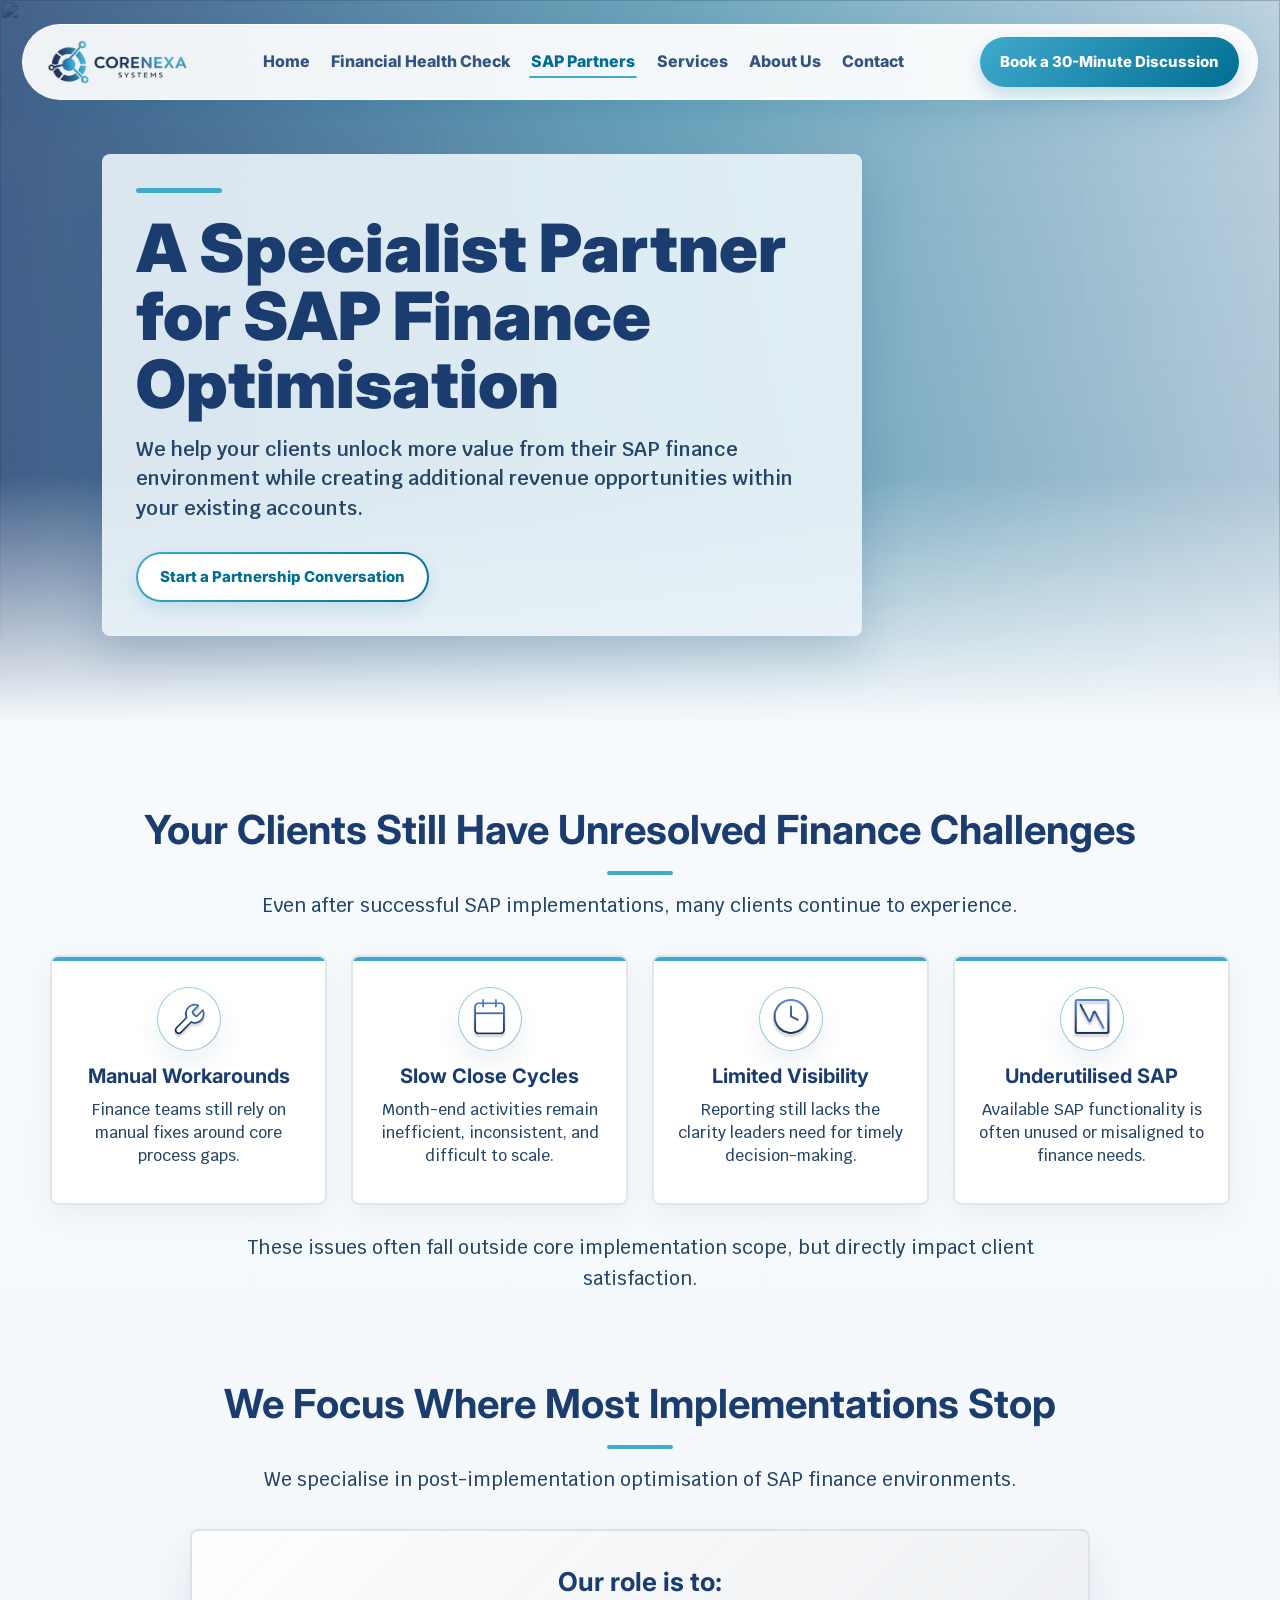
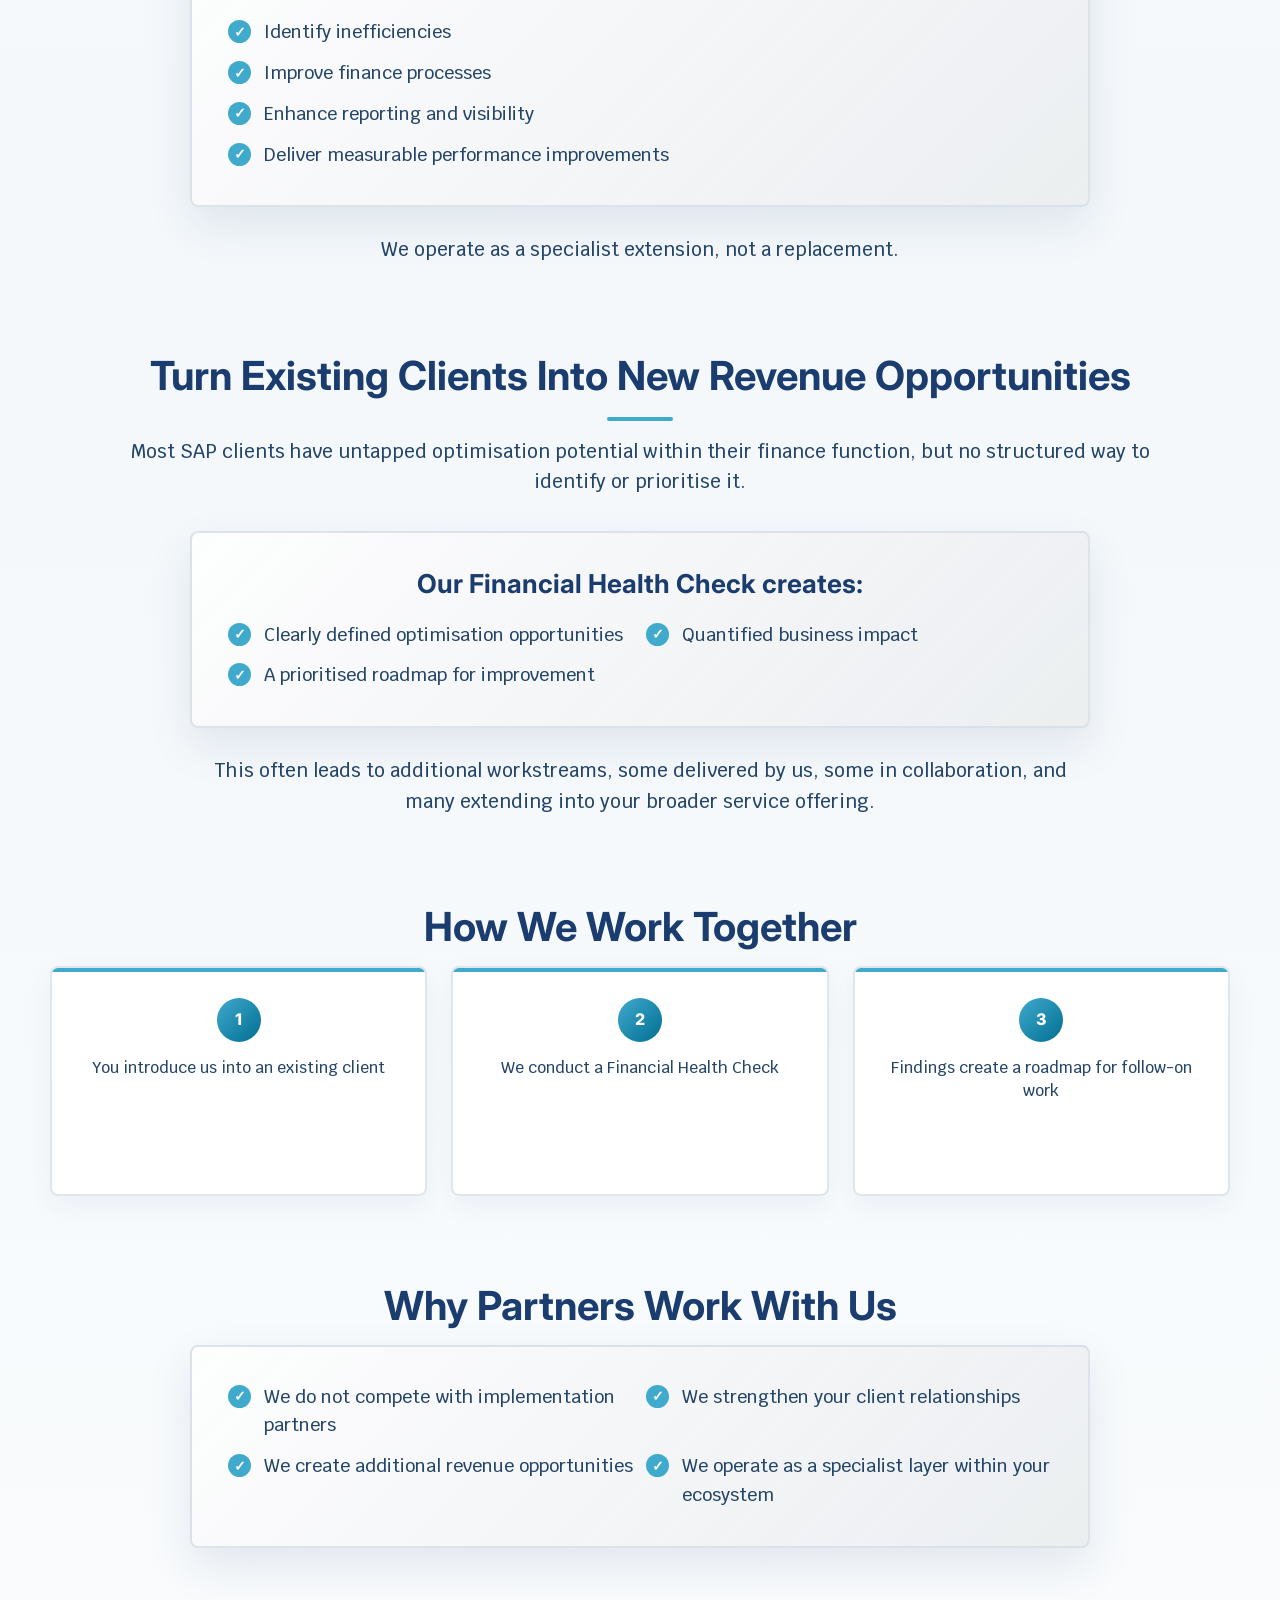
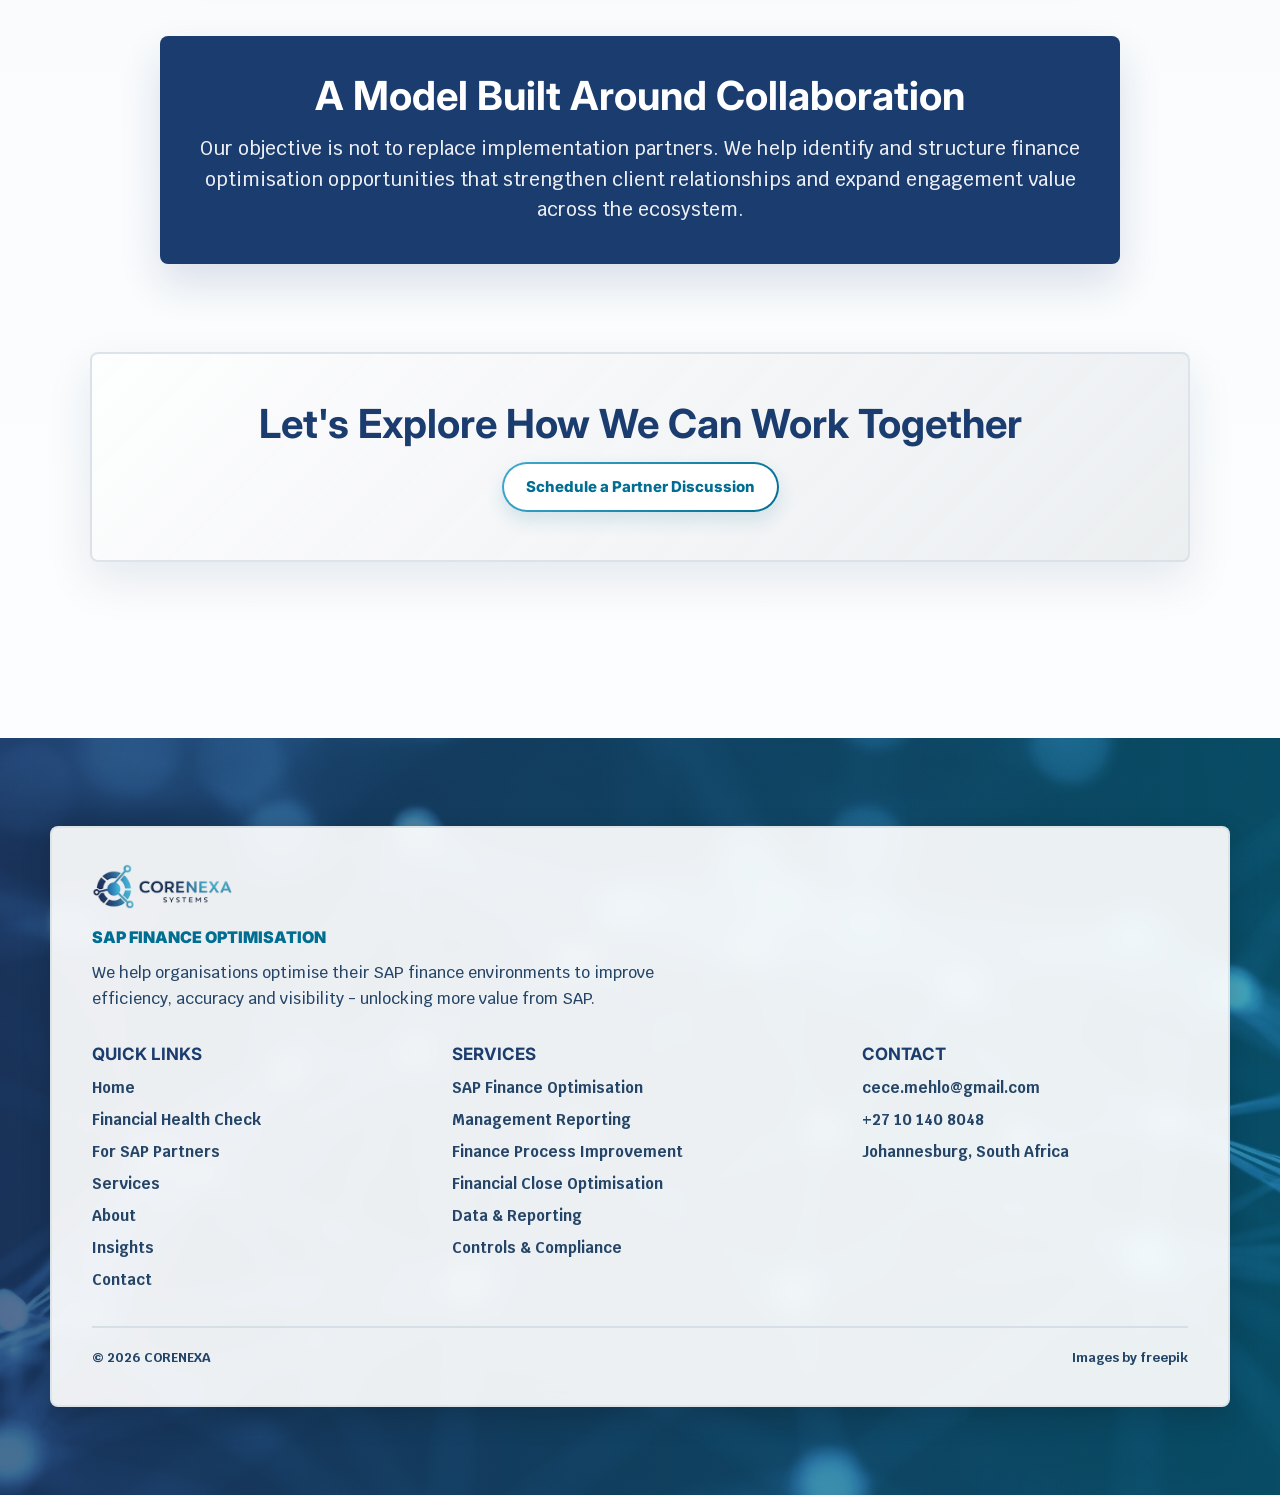
==== sap partners.html @ 90f0d819 "Add files via upload" ====
<!DOCTYPE html>
<html lang="en">
<head>
  <meta charset="UTF-8">
  <meta name="viewport" content="width=device-width, initial-scale=1.0">
  <title>SAP Partners | Corenexa Systems</title>
  <link rel="preconnect" href="https://fonts.googleapis.com">
  <link rel="preconnect" href="https://fonts.gstatic.com" crossorigin>
  <link href="https://fonts.googleapis.com/css2?family=Inter:wght@700;800;900&family=Krub:wght@400;500;600;700&display=swap" rel="stylesheet">
  <link rel="stylesheet" href="styles.css">
</head>
<body class="sap-partners-page">
  <header class="site-header">
    <nav class="navbar" aria-label="Main navigation">
      <a href="index.html" class="brand" aria-label="Corenexa Systems home">
        <img class="brand-logo" src="img/corenexa-logo.png" alt="Corenexa Systems logo">
      </a>

      <div class="nav-links">
        <a href="index.html">Home</a>
        <a href="financial health check.html">Financial Health Check</a>
        <a href="sap partners.html" aria-current="page">SAP Partners</a>
        <a href="services.html">Services</a>
        <a href="about.html">About Us</a>
        <a href="contact.html">Contact</a>
      </div>

      <a href="contact.html" class="nav-cta">Book a 30-Minute Discussion</a>
    </nav>
  </header>
  

  <section class="sap-partner-hero">
    <img class="page-hero-bg" src="img/hand-touching-digital-screen-with-data-visualization.jpg" alt="" aria-hidden="true">
    <div class="sap-partner-hero-copy">
      <h1>A Specialist Partner for SAP Finance Optimisation</h1>
      <p>We help your clients unlock more value from their SAP finance environment while creating additional revenue opportunities within your existing accounts.</p>
      <a href="contact.html" class="button">Start a Partnership Conversation</a>
    </div>
  </section>

  <main class="container sap-partner-container">
    <section class="sap-gap-section sap-partner-section">
      <div class="sap-section-copy">
        <h2>Your Clients Still Have Unresolved Finance Challenges</h2>
        <p>Even after successful SAP implementations, many clients continue to experience.</p>
      </div>

      <div class="sap-challenge-grid">
        <article class="sap-challenge-card">
          <div class="icon">
            <img src="img/tool-icon.png" alt="Tool icon" />
          </div>
          <h3>Manual Workarounds</h3>
          <p>Finance teams still rely on manual fixes around core process gaps.</p>
        </article>

        <article class="sap-challenge-card">
          <div class="icon">
            <img src="img/calender-icon.png" alt="Calendar icon" />
          </div>
          <h3>Slow Close Cycles</h3>
          <p>Month-end activities remain inefficient, inconsistent, and difficult to scale.</p>
        </article>

        <article class="sap-challenge-card">
          <div class="icon">
            <img src="img/clock-icon.png" alt="Clock icon" />
          </div>
          <h3>Limited Visibility</h3>
          <p>Reporting still lacks the clarity leaders need for timely decision-making.</p>
        </article>

        <article class="sap-challenge-card">
          <div class="icon">
            <img src="img/decrease-icon.png" alt="Decrease icon" />
          </div>
          <h3>Underutilised SAP</h3>
          <p>Available SAP functionality is often unused or misaligned to finance needs.</p>
        </article>
      </div>

      <p class="sap-section-note">These issues often fall outside core implementation scope, but directly impact client satisfaction.</p>
    </section>

    <section class="sap-fit-section sap-partner-section">
      <div class="sap-section-copy">
        <h2>We Focus Where Most Implementations Stop</h2>
        <p>We specialise in post-implementation optimisation of SAP finance environments.</p>
      </div>

      <div class="sap-fit-panel">
        <h3>Our role is to:</h3>
        <ul class="sap-check-list">
          <li>Identify inefficiencies</li>
          <li>Improve finance processes</li>
          <li>Enhance reporting and visibility</li>
          <li>Deliver measurable performance improvements</li>
        </ul>
      </div>

      <p class="sap-operate-note">We operate as a specialist extension, not a replacement.</p>
    </section>

    <section class="sap-commercial-section sap-partner-section">
      <div class="sap-commercial-copy">
        <h2>Turn Existing Clients Into New Revenue Opportunities</h2>
        <p>Most SAP clients have untapped optimisation potential within their finance function, but no structured way to identify or prioritise it.</p>
      </div>

      <div class="sap-commercial-panel">
        <h3>Our Financial Health Check creates:</h3>
        <ul class="sap-value-list">
          <li>Clearly defined optimisation opportunities</li>
          <li>Quantified business impact</li>
          <li>A prioritised roadmap for improvement</li>
        </ul>
      </div>

      <p class="sap-section-note">This often leads to additional workstreams, some delivered by us, some in collaboration, and many extending into your broader service offering.</p>
    </section>

    <section class="sap-model-section sap-partner-section">
      <h2>How We Work Together</h2>
      <div class="sap-model-grid">
        <article class="sap-model-step">
          <span>1</span>
          <p>You introduce us into an existing client</p>
        </article>

        <article class="sap-model-step">
          <span>2</span>
          <p>We conduct a Financial Health Check</p>
        </article>

        <article class="sap-model-step">
          <span>3</span>
          <p>Findings create a roadmap for follow-on work</p>
        </article>
      </div>
    </section>

    <section class="sap-reasons-section sap-partner-section">
      <h2>Why Partners Work With Us</h2>
      <ul class="sap-check-list sap-reasons-list">
        <li>We do not compete with implementation partners</li>
        <li>We strengthen your client relationships</li>
        <li>We create additional revenue opportunities</li>
        <li>We operate as a specialist layer within your ecosystem</li>
      </ul>
    </section>

    <section class="sap-trust-section sap-partner-section">
      <h2>A Model Built Around Collaboration</h2>
      <p>Our objective is not to replace implementation partners. We help identify and structure finance optimisation opportunities that strengthen client relationships and expand engagement value across the ecosystem.</p>
    </section>

    <section class="cta sap-final-cta">
      <h2>Let's Explore How We Can Work Together</h2>
      <a href="contact.html" class="button">Schedule a Partner Discussion</a>
    </section>
  </main>

<footer class="site-footer">
    <img class="footer-bg" src="img/abstract-technology-network (1).jpg" alt="" aria-hidden="true">
    <div class="footer-inner about-footer-inner">
      <div class="footer-brand-block">
        <a href="index.html" aria-label="Corenexa Systems home">
          <img class="footer-logo" src="img/corenexa-logo.png" alt="Corenexa Systems logo">
        </a>
        <p class="footer-tagline">SAP FINANCE OPTIMISATION</p>
        <p>We help organisations optimise their SAP finance environments to improve efficiency, accuracy and visibility - unlocking more value from SAP.</p>
      </div>

      <div class="about-footer-grid">
        <div>
          <h3>Quick Links</h3>
          <ul>
            <li><a href="index.html">Home</a></li>
            <li><a href="financial health check.html">Financial Health Check</a></li>
            <li><a href="sap partners.html">For SAP Partners</a></li>
            <li><a href="services.html">Services</a></li>
            <li><a href="about.html">About</a></li>
            <li>Insights</li>
            <li><a href="contact.html">Contact</a></li>
          </ul>
        </div>

        <div>
          <h3>Services</h3>
          <ul>
            <li>SAP Finance Optimisation</li>
            <li>Management Reporting</li>
            <li>Finance Process Improvement</li>
            <li>Financial Close Optimisation</li>
            <li>Data &amp; Reporting</li>
            <li>Controls &amp; Compliance</li>
          </ul>
        </div>

        <div>
          <h3>Contact</h3>
          <ul>
            <li><a href="mailto:cece.mehlo@gmail.com">cece.mehlo@gmail.com</a></li>
            <li><a href="tel:+27101408048">+27 10 140 8048</a></li>
            <li>Johannesburg, South Africa</li>
          </ul>
        </div>
      </div>

      <div class="footer-bottom">
        <span>&copy; 2026 CORENEXA</span>
        <span>Images by freepik</span>
      </div>
    </div>
  </footer>
  <script src="script.js" defer></script>
</body>
</html>
---- styles.css ----
/* =========================================================
   Corenexa Systems
   Shared layout, page sections, and responsive presentation.
========================================================= */

:root {
  --primary-blue: #1a3c6e;
  --deep-blue: #006e92;
  --accent-blue: #40aacd;
  --accent-blue-soft: rgba(64, 170, 205, 0.16);
  --ink: #1a3c6e;
  --text-main: #244568;
  --text-muted: #526b82;
  --white: #ffffff;
  --bg-light: #f4f8fb;
  --bg-panel: #e7eef4;
  --bg-panel-strong: #d6dee6;
  --border-soft: rgba(26, 60, 110, 0.14);
  --shadow-soft: 0 18px 45px rgba(26, 60, 110, 0.1);
  --shadow-card: 0 20px 42px rgba(26, 60, 110, 0.14);
  --gradient-blue: linear-gradient(135deg, #1a3c6e 0%, #006e92 48%, #40aacd 100%);
  --button-gradient: linear-gradient(135deg, #40aacd 0%, #006e92 100%);
  --button-gradient-hover: linear-gradient(135deg, #5bb8d9 0%, #004f6b 100%);
  --section-space: 88px;
  --section-space-sm: 48px;
  --grid-gap: 24px;
  --panel-radius: 8px;
  --card-radius: 8px;
}

* {
  box-sizing: border-box;
  margin: 0;
  padding: 0;
}

html {
  scroll-behavior: smooth;
}

body {
  min-width: 320px;
  overflow-x: hidden;
  background:
    radial-gradient(circle at 12% 6%, rgba(64, 170, 205, 0.11), transparent 28rem),
    linear-gradient(180deg, #f9fbfd 0%, var(--bg-light) 42%, #ffffff 100%);
  color: var(--text-main);
  font-family: "Krub", Arial, sans-serif;
  line-height: 1.6;
}

body::before {
  content: "";
  position: fixed;
  inset: 0;
  z-index: -3;
  pointer-events: none;
  background-image:
    linear-gradient(rgba(26, 60, 110, 0.032) 1px, transparent 1px),
    linear-gradient(90deg, rgba(26, 60, 110, 0.032) 1px, transparent 1px);
  background-size: 54px 54px;
  mask-image: linear-gradient(to bottom, rgba(0, 0, 0, 0.6), transparent 72%);
}

img,
svg,
iframe {
  max-width: 100%;
}

img {
  display: block;
}

a {
  color: inherit;
  text-decoration: none;
  transition: color 0.25s ease, opacity 0.25s ease, transform 0.25s ease, box-shadow 0.25s ease, background 0.25s ease;
}

button,
input,
select,
textarea {
  font: inherit;
}

h1,
h2,
h3,
h4,
h5,
h6,
.nav-links a,
.nav-cta,
.button,
.landing-button {
  font-family: "Inter", Arial, sans-serif;
}

h1,
h2,
h3 {
  color: var(--ink);
  line-height: 1.12;
}

p,
li {
  color: var(--text-main);
  font-weight: 500;
}

.container {
  width: min(100% - 48px, 1180px);
  margin-inline: auto;
  padding: var(--section-space) 0;
}

/* Header and navigation */
.site-header {
  position: absolute;
  top: 24px;
  left: 0;
  z-index: 1000;
  width: 100%;
  display: flex;
  justify-content: center;
  padding-inline: 22px;
  transition: top 0.28s ease;
}

.site-header.is-scrolled {
  position: fixed;
  top: 14px;
}

.navbar {
  position: relative;
  width: min(100%, 1400px);
  min-height: 76px;
  display: flex;
  align-items: center;
  justify-content: space-between;
  gap: 18px;
  padding: 12px 18px 12px 24px;
  border: 1px solid rgba(255, 255, 255, 0.82);
  border-radius: 999px;
  background: rgba(255, 255, 255, 0.92);
  box-shadow: 0 12px 36px rgba(0, 110, 146, 0.17);
  backdrop-filter: blur(14px);
  -webkit-backdrop-filter: blur(14px);
}

.site-header.is-scrolled .navbar {
  background: rgba(255, 255, 255, 0.98);
  box-shadow: 0 14px 38px rgba(0, 110, 146, 0.2);
}

.brand {
  flex: 0 0 auto;
}

.brand-logo {
  width: auto;
  max-width: 178px;
  height: 44px;
  object-fit: contain;
}

.nav-links {
  display: flex;
  align-items: center;
  justify-content: center;
  gap: clamp(10px, 1.35vw, 22px);
}

.nav-links a {
  position: relative;
  padding: 8px 2px;
  color: var(--ink);
  font-size: 16px;
  font-weight: 800;
  line-height: 1.2;
  white-space: nowrap;
  opacity: 0.88;
}

.nav-links a::after {
  content: "";
  position: absolute;
  left: 0;
  right: 0;
  bottom: 2px;
  height: 2px;
  border-radius: 999px;
  background: var(--accent-blue);
  opacity: 0;
  transform: scaleX(0.45);
  transition: opacity 0.25s ease, transform 0.25s ease;
}

.nav-links a:hover,
.nav-links a[aria-current="page"] {
  color: var(--deep-blue);
  opacity: 1;
}

.nav-links a:hover::after,
.nav-links a[aria-current="page"]::after {
  opacity: 1;
  transform: scaleX(1);
}

.nav-cta,
.button,
.landing-button {
  position: relative;
  min-height: 50px;
  display: inline-flex;
  align-items: center;
  justify-content: center;
  gap: 8px;
  border-radius: 999px;
  font-size: 15px;
  font-weight: 800;
  line-height: 1.2;
  letter-spacing: 0;
  cursor: pointer;
  overflow: hidden;
  isolation: isolate;
}

.nav-cta {
  flex: 0 0 auto;
  padding: 12px 20px;
  background: var(--button-gradient);
  color: var(--white);
  box-shadow: 0 8px 18px rgba(0, 110, 146, 0.22);
}

.nav-cta:hover {
  background: var(--button-gradient-hover);
  transform: translateY(-1px);
}

.button,
.landing-button {
  padding: 12px 22px;
  border: 2px solid transparent;
  background-image: linear-gradient(#ffffff, #ffffff), var(--button-gradient);
  background-origin: padding-box, border-box;
  background-clip: padding-box, border-box;
  color: var(--deep-blue);
  box-shadow: 0 8px 18px rgba(0, 110, 146, 0.14);
}

.button:hover,
.landing-button:hover {
  background-image: linear-gradient(#ffffff, #ffffff), var(--button-gradient-hover);
  box-shadow: 0 12px 24px rgba(0, 110, 146, 0.18);
  transform: translateY(-2px);
}

.button-secondary {
  background-image: linear-gradient(#f4f8fb, #f4f8fb), linear-gradient(135deg, rgba(26, 60, 110, 0.34), rgba(64, 170, 205, 0.5));
  color: var(--ink);
}

.button::after,
.landing-button::after,
.nav-cta::after {
  content: "";
  position: absolute;
  left: var(--ripple-x, 50%);
  top: var(--ripple-y, 50%);
  z-index: -1;
  width: 12px;
  height: 12px;
  border-radius: 50%;
  background: rgba(64, 170, 205, 0.24);
  opacity: 0;
  pointer-events: none;
  transform: translate(-50%, -50%) scale(1);
}

.button.is-pressing::after,
.landing-button.is-pressing::after,
.nav-cta.is-pressing::after {
  animation: button-ripple 0.55s ease-out;
}

.nav-toggle {
  display: none;
  width: 46px;
  height: 46px;
  flex: 0 0 auto;
  align-items: center;
  justify-content: center;
  flex-direction: column;
  gap: 5px;
  border: 0;
  border-radius: 50%;
  background: rgba(255, 255, 255, 0.94);
  box-shadow: 0 8px 22px rgba(0, 110, 146, 0.16);
  cursor: pointer;
}

.nav-toggle span {
  width: 20px;
  height: 2px;
  border-radius: 999px;
  background: var(--ink);
  transition: opacity 0.25s ease, transform 0.25s ease;
}

.nav-open .nav-toggle span:nth-child(1) {
  transform: translateY(7px) rotate(45deg);
}

.nav-open .nav-toggle span:nth-child(2) {
  opacity: 0;
}

.nav-open .nav-toggle span:nth-child(3) {
  transform: translateY(-7px) rotate(-45deg);
}

/* Reusable media and motion helpers */
.landing-bg,
.page-hero-bg,
.footer-bg {
  position: absolute;
  inset: 0;
  z-index: -2;
  width: 100%;
  height: 100%;
  object-fit: cover;
}

.large-icon,
.icon,
.service-icon,
.about-card-icon {
  display: inline-flex;
  align-items: center;
  justify-content: center;
  flex-shrink: 0;
  background:
    linear-gradient(#ffffff, #ffffff) padding-box,
    linear-gradient(135deg, rgba(64, 170, 205, 0.55), rgba(0, 110, 146, 0.42)) border-box;
  border: 1px solid transparent;
  box-shadow: 0 12px 24px rgba(26, 60, 110, 0.08);
}

.large-icon {
  width: 78px;
  height: 78px;
  padding: 13px;
  border-radius: 50%;
}

.icon,
.service-icon,
.about-card-icon {
  width: 64px;
  height: 64px;
  margin: 0 auto 14px;
  border-radius: 50%;
  padding: 11px;
}

.large-icon img,
.icon img,
.service-icon img,
.about-card-icon img {
  width: 100%;
  height: 100%;
  object-fit: contain;
}

.reveal-on-scroll {
  opacity: 0;
  transform: translateY(28px);
  transition: opacity 0.7s ease, transform 0.7s cubic-bezier(0.22, 1, 0.36, 1), box-shadow 0.25s ease;
  transition-delay: var(--reveal-delay, 0ms);
}

.reveal-on-scroll.is-visible,
.is-visible {
  opacity: 1;
  transform: translateY(0);
}

.site-toast {
  position: fixed;
  right: 22px;
  bottom: 22px;
  z-index: 2000;
  max-width: min(360px, calc(100vw - 44px));
  padding: 16px 18px;
  border-radius: var(--card-radius);
  background: var(--ink);
  color: var(--white);
  font-weight: 700;
  box-shadow: 0 18px 38px rgba(0, 110, 146, 0.24);
  opacity: 0;
  pointer-events: none;
  transform: translateY(18px);
  transition: opacity 0.25s ease, transform 0.25s ease;
}

.site-toast.is-visible {
  opacity: 1;
  transform: translateY(0);
}

@keyframes button-ripple {
  0% {
    opacity: 0.7;
    transform: translate(-50%, -50%) scale(1);
  }

  100% {
    opacity: 0;
    transform: translate(-50%, -50%) scale(28);
  }
}

/* Hero sections */
.landing,
.sap-partner-hero,
.services-hero,
.about-hero {
  position: relative;
  min-height: 720px;
  display: flex;
  align-items: center;
  padding: 150px 8% 80px;
  overflow: hidden;
  isolation: isolate;
}

.home-page .landing {
  height: 100vh;
  min-height: 680px;
}

.home-page .landing::before,
.sap-partner-hero::before,
.services-hero::before,
.about-hero::before {
  content: "";
  position: absolute;
  inset: 0;
  z-index: -1;
  background:
    linear-gradient(90deg, rgba(26, 60, 110, 0.76), rgba(0, 110, 146, 0.48) 52%, rgba(64, 170, 205, 0.14)),
    linear-gradient(180deg, rgba(26, 60, 110, 0.18), rgba(26, 60, 110, 0.28));
}

.landing::after,
.sap-partner-hero::after,
.services-hero::after,
.about-hero::after {
  content: "";
  position: absolute;
  inset: auto 0 0;
  z-index: -1;
  height: 34%;
  background: linear-gradient(to bottom, transparent, rgba(247, 250, 252, 0.98));
}

.sap-partner-hero {
  justify-content: flex-start;
}

.services-hero,
.about-hero {
  justify-content: flex-end;
}

.landing-content,
.sap-partner-hero-copy,
.services-hero-copy,
.about-hero-copy {
  position: relative;
  min-width: 0;
  width: 100%;
  max-width: 760px;
  flex: 0 1 760px;
  padding: 34px;
  border-radius: var(--panel-radius);
  background: rgba(236, 244, 250, 0.9);
  box-shadow: 0 18px 45px rgba(26, 60, 110, 0.18);
  backdrop-filter: blur(10px);
  -webkit-backdrop-filter: blur(10px);
}

.landing-content::before,
.sap-partner-hero-copy::before,
.services-hero-copy::before,
.about-hero-copy::before {
  content: "";
  display: block;
  width: 86px;
  height: 5px;
  margin-bottom: 22px;
  border-radius: 999px;
  background: var(--accent-blue);
}

.landing-content h1,
.sap-partner-hero h1,
.services-hero h1,
.about-hero h1 {
  max-width: 760px;
  margin-bottom: 16px;
  color: var(--ink);
  font-size: clamp(42px, 5.2vw, 72px);
  font-weight: 900;
  line-height: 1.02;
  overflow-wrap: anywhere;
}

.landing-content p,
.sap-partner-hero p,
.services-hero p,
.about-hero p {
  max-width: 680px;
  margin-bottom: 28px;
  color: var(--text-main);
  font-size: clamp(18px, 1.55vw, 23px);
  font-weight: 600;
  line-height: 1.5;
}

.financial-page .financial-landing {
  min-height: 100vh;
  height: auto;
  flex-direction: column;
  justify-content: flex-start;
  gap: 28px;
  padding: 160px 6% 80px;
  background:
    radial-gradient(circle at 72% 42%, rgba(64, 170, 205, 0.18), transparent 26rem),
    linear-gradient(180deg, #ffffff 0%, var(--bg-light) 100%);
}

.financial-page .financial-landing::before,
.financial-page .financial-landing::after {
  display: none;
}

.financial-page .landing-content {
  width: min(100%, 980px);
  padding: 0;
  background: transparent;
  box-shadow: none;
  text-align: center;
  backdrop-filter: none;
}

.financial-page .landing-content::before {
  margin-inline: auto;
}

.financial-page .landing-content h1 {
  background: var(--gradient-blue);
  -webkit-background-clip: text;
  background-clip: text;
  color: transparent;
  font-size: clamp(40px, 5vw, 66px);
  line-height: 1.04;
}

.financial-page .landing-content p {
  max-width: 820px;
  margin: 0 auto;
  color: var(--primary-blue);
  font-size: 23px;
}

.landing-actions {
  display: flex;
  flex-wrap: wrap;
  justify-content: center;
  gap: 14px;
  margin-top: 30px;
}

.financial-hero-visual {
  width: min(100%, 1060px);
  display: flex;
  justify-content: center;
  padding: clamp(16px, 3vw, 30px);
  border: 2px solid rgba(214, 222, 230, 0.8);
  border-radius: var(--panel-radius);
  background: rgba(255, 255, 255, 0.92);
  box-shadow: var(--shadow-card);
  backdrop-filter: blur(12px);
}

.dashboard-img {
  width: 100%;
  height: auto;
}

/* Shared section patterns */
.hero,
.expectations,
.expertise,
.services-section-copy,
.services-partner-copy,
.about-section-copy,
.sap-section-copy,
.sap-commercial-copy {
  max-width: 1040px;
  margin-inline: auto;
  text-align: center;
}

.hero,
.expectations,
.expertise,
.diagnostic,
.partner,
.cta,
.financial-section,
.sap-partner-section,
.services-container > section,
.about-container > section {
  margin-bottom: var(--section-space);
}

.hero h1,
.expectations h2,
.expertise h2,
.cta h2,
.sap-section-copy h2,
.sap-commercial-copy h2,
.sap-model-section h2,
.sap-reasons-section h2,
.services-section-copy h1,
.services-section-copy h2,
.services-partner-copy h2,
.services-ready-card h2,
.about-section-copy h2,
.location-info h2,
.contact-page .contact-hero h1 {
  margin-bottom: 16px;
  color: var(--ink);
  font-size: clamp(32px, 4vw, 40px);
}

.hero h1::after,
.expectations h2::after,
.expertise h2::after,
.sap-section-copy h2::after,
.sap-commercial-copy h2::after,
.services-section-copy h1::after,
.services-section-copy h2::after,
.about-section-copy h2::after,
.contact-page .contact-hero h1::after {
  content: "";
  display: block;
  width: 66px;
  height: 4px;
  margin: 18px auto 0;
  border-radius: 999px;
  background: var(--accent-blue);
}

.hero p,
.expertise p,
.sap-section-copy p,
.sap-commercial-copy p,
.sap-section-note,
.sap-operate-note,
.sap-trust-section p,
.services-section-copy p,
.services-partner-copy p,
.services-ready-card p,
.service-detail-intro,
.service-outcome,
.about-section-copy p,
.about-bottom-cta p {
  color: var(--text-main);
  font-size: 19px;
}

.hero p,
.expertise p {
  max-width: 980px;
  margin: 0 auto 10px;
}

.cards,
.sap-challenge-grid,
.services-grid,
.about-feature-grid,
.about-expertise-grid,
.about-steps-grid,
.sap-model-grid,
.services-flow-grid,
.metrics {
  display: grid;
  gap: var(--grid-gap);
}

.cards,
.sap-challenge-grid,
.about-feature-grid,
.metrics {
  grid-template-columns: repeat(4, minmax(0, 1fr));
}

.services-grid,
.about-expertise-grid {
  grid-template-columns: repeat(auto-fit, minmax(200px, 1fr));
}

.about-steps-grid,
.sap-model-grid,
.services-flow-grid {
  grid-template-columns: repeat(3, minmax(0, 1fr));
}

.card,
.sap-challenge-card,
.service-card,
.about-feature-card,
.about-step-card,
.about-expertise-card,
.services-flow-step,
.sap-model-step {
  position: relative;
  min-height: 230px;
  display: flex;
  flex-direction: column;
  align-items: center;
  justify-content: flex-start;
  overflow: hidden;
  padding: 30px 22px;
  border: 2px solid rgba(214, 222, 230, 0.76);
  border-radius: var(--card-radius);
  background: var(--white);
  text-align: center;
  box-shadow: 0 10px 28px rgba(26, 60, 110, 0.055);
  transition: transform 0.25s ease, box-shadow 0.25s ease;
}

.card::before,
.sap-challenge-card::before,
.service-card::before,
.about-feature-card::before,
.about-step-card::before,
.about-expertise-card::before,
.services-flow-step::before,
.sap-model-step::before {
  content: "";
  position: absolute;
  inset: 0 0 auto;
  height: 4px;
  background: var(--accent-blue);
}

.card::after,
.sap-challenge-card::after,
.service-card::after,
.about-feature-card::after,
.about-step-card::after,
.about-expertise-card::after,
.services-flow-step::after,
.sap-model-step::after {
  content: "";
  position: absolute;
  inset: 0;
  opacity: 0;
  pointer-events: none;
  background: radial-gradient(circle at var(--mouse-x, 50%) var(--mouse-y, 0%), rgba(64, 170, 205, 0.16), transparent 34%);
  transition: opacity 0.25s ease;
}

.card:hover,
.sap-challenge-card:hover,
.service-card:hover,
.about-feature-card:hover,
.about-step-card:hover,
.about-expertise-card:hover {
  box-shadow: var(--shadow-card);
  transform: translateY(-6px);
}

.card.is-lit::after,
.sap-challenge-card.is-lit::after,
.service-card.is-lit::after,
.about-feature-card.is-lit::after,
.about-step-card.is-lit::after,
.about-expertise-card.is-lit::after,
.services-flow-step.is-lit::after,
.sap-model-step.is-lit::after {
  opacity: 1;
}

.card > *,
.sap-challenge-card > *,
.service-card > *,
.about-feature-card > *,
.about-step-card > *,
.about-expertise-card > *,
.services-flow-step > *,
.sap-model-step > * {
  position: relative;
  z-index: 1;
}

.card h3,
.sap-challenge-card h3,
.service-card h3,
.about-feature-card h3,
.about-step-card h3,
.about-expertise-card h3,
.services-flow-step h3 {
  margin-bottom: 10px;
  color: var(--ink);
  font-size: 20px;
}

.card p,
.sap-challenge-card p,
.service-card p,
.about-feature-card p,
.about-step-card p,
.about-expertise-card p,
.services-flow-step p,
.sap-model-step p {
  color: var(--text-main);
  font-size: 16px;
  line-height: 1.45;
}

.diagnostic,
.partner,
.cta,
.about-intro-section,
.about-value-section,
.about-collaboration-section,
.services-partner-copy,
.services-ready-card,
.sap-fit-panel,
.sap-commercial-panel,
.sap-reasons-list,
.about-audience-list,
.services-audience-card,
.investment-section,
.location-card {
  position: relative;
  border: 2px solid rgba(214, 222, 230, 0.8);
  border-radius: var(--panel-radius);
  background:
    linear-gradient(135deg, rgba(255, 255, 255, 0.92), rgba(236, 238, 240, 0.86)),
    var(--bg-panel);
  box-shadow: var(--shadow-soft);
}

.diagnostic,
.partner {
  overflow: hidden;
}

.diagnostic::before,
.partner::before,
.investment-section::before,
.services-partner-copy::before,
.services-ready-card::before {
  content: "";
  position: absolute;
  inset: 0 auto 0 0;
  width: 5px;
  background: var(--accent-blue);
}

.diagnostic {
  display: grid;
  grid-template-columns: minmax(0, 1fr) minmax(320px, 0.9fr);
  gap: 40px;
  align-items: center;
  padding: 44px;
}

.diagnostic-copy h2,
.partner h2 {
  margin-bottom: 18px;
  font-size: clamp(30px, 4vw, 38px);
}

.diagnostic-copy p,
.partner p {
  margin-bottom: 30px;
  color: var(--text-main);
  font-size: 19px;
}

.diagnostic-card {
  display: flex;
  align-items: flex-start;
  gap: 24px;
  padding: 32px;
  border: 2px solid rgba(214, 222, 230, 0.6);
  border-radius: var(--card-radius);
  background: rgba(255, 255, 255, 0.92);
  box-shadow: inset 0 1px 0 rgba(255, 255, 255, 0.8);
}

.diagnostic-card h2 {
  margin-bottom: 18px;
  font-size: 28px;
}

.diagnostic-card p {
  margin-bottom: 18px;
  color: var(--text-main);
  font-size: 20px;
}

.diagnostic-card a,
.services-ready-card a {
  color: var(--deep-blue);
  font-family: "Inter", Arial, sans-serif;
  font-weight: 800;
}

.partner {
  display: flex;
  align-items: flex-start;
  gap: 34px;
  padding: 44px;
}

.cta {
  max-width: 1100px;
  margin-inline: auto;
  padding: 48px;
  text-align: center;
}

/* Metrics and lists */
.expectations > p:first-of-type {
  margin-bottom: 30px;
  color: var(--primary-blue);
  font-family: "Inter", Arial, sans-serif;
  font-size: 25px;
  font-weight: 700;
}

.metrics {
  margin-top: 32px;
}

.metric {
  min-height: 160px;
  padding: 26px 24px;
  border: 2px solid var(--bg-panel-strong);
  border-radius: var(--card-radius);
  background: var(--white);
  box-shadow: 0 10px 26px rgba(26, 60, 110, 0.055);
  text-align: center;
}

.metric strong {
  display: block;
  margin-bottom: 12px;
  color: var(--accent-blue);
  font-family: "Inter", Arial, sans-serif;
  font-size: clamp(28px, 3vw, 36px);
  line-height: 1.08;
}

.metric p {
  color: var(--text-main);
  font-size: 16px;
  line-height: 1.35;
}

.check-list,
.investment-list,
.sap-value-list,
.sap-check-list,
.services-check-list,
.about-check-list {
  display: grid;
  gap: 12px;
  list-style: none;
}

.check-list li,
.investment-list li,
.sap-value-list li,
.sap-check-list li,
.services-check-list li,
.about-check-list li {
  position: relative;
  padding-left: 36px;
  color: var(--text-main);
  font-size: 18px;
}

.check-list li::before,
.investment-list li::before,
.sap-value-list li::before,
.sap-check-list li::before,
.services-check-list li::before,
.about-check-list li::before {
  content: "\2713";
  position: absolute;
  left: 0;
  top: 2px;
  width: 23px;
  height: 23px;
  display: inline-flex;
  align-items: center;
  justify-content: center;
  border-radius: 50%;
  background: var(--accent-blue);
  color: var(--white);
  font-size: 14px;
  font-weight: 800;
  line-height: 1;
}

/* Financial Health Check */
.financial-page .financial-container {
  padding-top: 40px;
}

.financial-page .expectations > p:first-of-type {
  max-width: 930px;
  margin: 0 auto 18px;
  color: var(--text-main);
  font-family: "Krub", Arial, sans-serif;
  font-size: 19px;
  font-weight: 500;
}

.financial-page .expectations > p:last-of-type {
  max-width: 930px;
  margin: 0 auto 28px;
  font-size: 19px;
}

.financial-supporting-visual {
  display: flex;
  align-items: stretch;
  justify-content: center;
  gap: 24px;
  margin-top: 20px;
}

.pie-chart-img,
.progress-score-img,
.investment-panel-image {
  filter: drop-shadow(0 18px 28px rgba(26, 60, 110, 0.12));
}

.pie-chart-img {
  width: min(54%, 600px);
}

.progress-score-img {
  width: min(36%, 300px);
  margin-top: 40px;
}

.financial-page .diagnostic-card {
  display: block;
}

.financial-page .metric strong {
  font-size: clamp(21px, 2.2vw, 28px);
}

.financial-check-grid {
  display: grid;
  grid-template-columns: repeat(2, minmax(0, 1fr));
  gap: 24px;
  max-width: 900px;
  margin: 34px auto 24px;
  padding: 36px;
  border: 2px solid rgba(214, 222, 230, 0.8);
  border-radius: var(--panel-radius);
  background: rgba(255, 255, 255, 0.92);
  box-shadow: var(--shadow-soft);
  text-align: left;
}

.financial-section-note {
  max-width: 840px;
  margin: 0 auto;
  color: var(--text-main);
  font-size: 19px;
  font-weight: 700;
  text-align: center;
}

.financial-section > .hero {
  margin-bottom: 34px;
}

.outcomes-list {
  grid-template-columns: repeat(2, minmax(0, 1fr));
  max-width: 760px;
  margin: 0 auto;
}

.outcomes-list li {
  min-height: 78px;
  padding: 18px 20px 18px 56px;
  border: 2px solid var(--bg-panel-strong);
  border-radius: var(--card-radius);
  background: var(--white);
  box-shadow: var(--shadow-soft);
  text-align: left;
}

.outcomes-list li::before {
  left: 20px;
  top: 22px;
}

.outcome-metrics {
  display: grid;
  grid-template-columns: repeat(4, minmax(0, 1fr));
  gap: 18px;
  margin-top: 30px;
}

.outcome-metrics div {
  min-height: 150px;
  padding: 24px 18px;
  border: 2px solid var(--bg-panel-strong);
  border-radius: var(--card-radius);
  background: var(--white);
  box-shadow: var(--shadow-soft);
}

.outcome-metrics strong,
.outcome-metrics span {
  display: block;
}

.outcome-metrics strong {
  margin-bottom: 10px;
  color: var(--accent-blue);
  font-family: "Inter", Arial, sans-serif;
  font-size: clamp(22px, 2.4vw, 30px);
  line-height: 1.12;
}

.outcome-metrics span {
  color: var(--text-main);
  font-size: 16px;
  font-weight: 700;
  line-height: 1.4;
}

.financial-audience-section {
  text-align: center;
}

.investment-section {
  display: grid;
  grid-template-columns: minmax(0, 1fr) minmax(320px, 0.95fr);
  gap: 32px;
  align-items: center;
  padding: 44px;
}

.investment-section h2 {
  margin-bottom: 16px;
  font-size: clamp(32px, 4vw, 40px);
}

.investment-section h3 {
  margin-bottom: 18px;
  color: var(--primary-blue);
  font-size: 28px;
}

.investment-section p {
  margin-bottom: 20px;
  color: var(--text-main);
  font-size: 18px;
}

.investment-card-grid {
  display: grid;
  gap: 14px;
  margin: 24px 0;
}

.investment-card {
  display: grid;
  gap: 6px;
  padding: 20px;
  border: 2px solid rgba(214, 222, 230, 0.76);
  border-radius: var(--card-radius);
  background: var(--white);
  box-shadow: 0 10px 26px rgba(26, 60, 110, 0.055);
}

.investment-card strong {
  color: var(--ink);
  font-family: "Inter", Arial, sans-serif;
  font-size: 19px;
}

.investment-card span {
  color: var(--deep-blue);
  font-size: 20px;
  font-weight: 800;
}

.investment-note {
  color: var(--ink) !important;
  font-family: "Inter", Arial, sans-serif;
  font-weight: 800;
}

.investment-list li {
  font-size: 19px;
}

.investment-panel-image {
  width: min(100%, 560px);
  justify-self: center;
}

.financial-page .financial-bottom-cta {
  margin-bottom: 0;
}

.financial-trust-section {
  max-width: 960px;
  margin-inline: auto;
  padding: 42px;
  border: 2px solid rgba(214, 222, 230, 0.8);
  border-radius: var(--panel-radius);
  background: var(--white);
  box-shadow: var(--shadow-soft);
  text-align: center;
}

.financial-trust-section h2 {
  margin-bottom: 16px;
  font-size: clamp(30px, 4vw, 40px);
}

.financial-trust-section p,
.financial-bottom-cta p {
  max-width: 820px;
  margin: 0 auto 18px;
  color: var(--text-main);
  font-size: 19px;
}

/* SAP Partners */
.sap-partner-section {
  text-align: center;
}

.sap-section-copy,
.sap-commercial-copy {
  margin-bottom: 34px;
}

.sap-challenge-card {
  min-height: 250px;
}

.sap-fit-panel,
.sap-commercial-panel,
.sap-reasons-list,
.about-audience-list,
.services-audience-card {
  max-width: 900px;
  margin-inline: auto;
  padding: 36px;
  text-align: left;
}

.sap-fit-panel h3,
.sap-commercial-panel h3,
.services-audience-card h3 {
  margin-bottom: 22px;
  color: var(--primary-blue);
  font-size: 26px;
  text-align: center;
}

.sap-value-list,
.sap-reasons-list,
.about-audience-list,
.services-audience-list {
  grid-template-columns: repeat(2, minmax(0, 1fr));
}

.sap-operate-note,
.sap-section-note {
  max-width: 900px;
  margin: 28px auto 0;
}

.sap-model-step span,
.services-flow-step span,
.about-step-card span {
  width: 44px;
  height: 44px;
  display: inline-flex;
  align-items: center;
  justify-content: center;
  margin-bottom: 14px;
  border-radius: 50%;
  background: var(--button-gradient);
  color: var(--white);
  font-family: "Inter", Arial, sans-serif;
  font-weight: 800;
}

.sap-trust-section {
  max-width: 960px;
  margin-inline: auto;
  padding: 38px;
  border: 0;
  border-radius: var(--panel-radius);
  background: var(--ink);
  box-shadow: var(--shadow-card);
}

.sap-trust-section h2 {
  margin-bottom: 16px;
  color: var(--white);
  font-size: clamp(30px, 4vw, 40px);
}

.sap-trust-section p {
  color: rgba(255, 255, 255, 0.92);
}

/* Services */
.services-section-copy,
.services-partner-copy {
  margin-bottom: 34px;
}

.service-card {
  min-height: 270px;
}

.services-detail-section {
  display: grid;
  gap: 30px;
}

.service-detail-block {
  display: grid;
  grid-template-columns: minmax(0, 0.9fr) minmax(320px, 1.1fr);
  gap: 24px;
  align-items: start;
  padding: 32px;
  border: 2px solid var(--bg-panel-strong);
  border-radius: var(--panel-radius);
  background: rgba(255, 255, 255, 0.92);
  box-shadow: 0 12px 30px rgba(26, 60, 110, 0.055);
}

.service-detail-block h3 {
  grid-column: 1 / -1;
  color: var(--ink);
  font-size: 30px;
}

.service-detail-card {
  padding: 28px;
  border: 2px solid rgba(214, 222, 230, 0.6);
  border-radius: var(--card-radius);
  background: rgba(255, 255, 255, 0.92);
}

.service-detail-card h4 {
  margin-bottom: 16px;
  color: var(--primary-blue);
  font-family: "Inter", Arial, sans-serif;
  font-size: 20px;
}

.services-audience-card {
  background:
    linear-gradient(135deg, rgba(255, 255, 255, 0.92), rgba(236, 238, 240, 0.86)),
    var(--bg-panel);
}

.services-partner-section {
  display: grid;
  grid-template-columns: minmax(0, 1.1fr) minmax(320px, 0.9fr);
  gap: 30px;
  align-items: stretch;
}

.services-partner-copy,
.services-ready-card {
  margin: 0;
  padding: 40px;
  text-align: left;
}

.services-ready-card a {
  display: inline-flex;
  margin-top: 18px;
}

/* About */
.about-section-copy {
  margin-bottom: 32px;
}

.about-intro-section,
.about-value-section,
.about-collaboration-section {
  padding: 44px;
}

.about-leadership-section {
  text-align: center;
}

.about-leadership-grid {
  display: grid;
  grid-template-columns: repeat(2, minmax(0, 1fr));
  gap: 24px;
}

.about-leadership-card {
  position: relative;
  padding: 34px;
  border: 2px solid rgba(214, 222, 230, 0.76);
  border-radius: var(--card-radius);
  background: var(--white);
  box-shadow: var(--shadow-soft);
  text-align: left;
  overflow: hidden;
}

.about-leadership-card::before {
  content: "";
  position: absolute;
  inset: 0 0 auto;
  height: 4px;
  background: var(--accent-blue);
}

.profile-label {
  display: inline-flex;
  margin-bottom: 18px;
  color: var(--deep-blue);
  font-family: "Inter", Arial, sans-serif;
  font-size: 14px;
  font-weight: 900;
  text-transform: uppercase;
}

.about-leadership-card h3 {
  margin-bottom: 8px;
  font-size: 28px;
}

.profile-role {
  margin-bottom: 20px;
  color: var(--ink);
  font-family: "Inter", Arial, sans-serif;
  font-weight: 800;
}

.about-leadership-card p {
  margin-bottom: 16px;
  font-size: 17px;
}

.about-leadership-card p:last-child {
  margin-bottom: 0;
}

.about-feature-card,
.about-step-card,
.about-expertise-card {
  min-height: 230px;
}

.about-ownership-note {
  display: inline-flex;
  align-items: center;
  justify-content: center;
  gap: 10px;
  margin-top: 20px;
  color: var(--deep-blue);
  font-family: "Inter", Arial, sans-serif;
  font-size: 21px;
  font-weight: 800;
}

.about-ownership-note img {
  width: 24px;
  height: 24px;
}

.about-bottom-cta p {
  max-width: 820px;
  margin: 0 auto 34px;
}

/* Contact */
.contact-main {
  background:
    linear-gradient(180deg, rgba(236, 238, 240, 0.86), rgba(247, 250, 252, 0.98)),
    url("img/abstract-technology-network (1).jpg") center top / cover no-repeat;
}

.contact-hero {
  padding: 180px 20px 70px;
  overflow: hidden;
  text-align: center;
}

.contact-hero-content {
  width: min(100%, 960px);
  margin: 0 auto;
}

.contact-page .contact-hero h1 {
  font-size: clamp(40px, 6vw, 64px);
}

.contact-page .contact-hero p {
  max-width: 760px;
  margin: 0 auto;
  color: var(--text-main);
  font-size: 26px;
}

.contact-section {
  padding-bottom: var(--section-space);
}

.contact-grid {
  display: grid;
  grid-template-columns: minmax(320px, 0.95fr) minmax(0, 1.25fr);
  gap: 34px;
  align-items: start;
  margin-top: -46px;
  padding-top: 0;
}

.contact-info,
.contact-form-container {
  border: 2px solid rgba(214, 222, 230, 0.8);
  border-radius: var(--panel-radius);
  background: rgba(255, 255, 255, 0.95);
  box-shadow: var(--shadow-soft);
  backdrop-filter: blur(12px);
}

.contact-info {
  padding: 34px;
}

.contact-methods {
  display: grid;
  grid-template-columns: repeat(2, minmax(0, 1fr));
  gap: 16px;
  margin-bottom: 16px;
}

.contact-info .info-item {
  padding: 20px;
  border: 2px solid rgba(214, 222, 230, 0.6);
  border-radius: var(--card-radius);
  background: var(--white);
  box-shadow: 0 8px 22px rgba(26, 60, 110, 0.045);
}

.contact-info .info-item + .info-item {
  margin-top: 16px;
}

.contact-methods .info-item + .info-item {
  margin-top: 0;
}

.contact-info h3 {
  margin-bottom: 8px;
  color: var(--primary-blue);
  font-size: 22px;
}

.contact-info p {
  color: var(--text-main);
  font-size: 17px;
  line-height: 1.45;
}

.contact-info a {
  color: var(--deep-blue);
  font-weight: 800;
}

.contact-form-container {
  padding: 38px;
}

.form-group {
  margin-bottom: 22px;
}

.form-group label {
  display: block;
  margin-bottom: 8px;
  color: var(--ink);
  font-family: "Inter", Arial, sans-serif;
  font-weight: 800;
}

.form-group input,
.form-group select,
.form-group textarea {
  width: 100%;
  min-height: 54px;
  padding: 15px 18px;
  border: 2px solid rgba(214, 222, 230, 0.8);
  border-radius: var(--card-radius);
  background: #ffffff;
  color: var(--text-main);
  font-size: 16px;
  transition: border-color 0.25s ease, box-shadow 0.25s ease;
}

.form-group textarea {
  min-height: 150px;
  resize: vertical;
}

.form-group input:focus,
.form-group select:focus,
.form-group textarea:focus {
  outline: none;
  border-color: var(--accent-blue);
  box-shadow: 0 0 0 4px rgba(64, 170, 205, 0.12);
}

.form-group input.has-value,
.form-group select.has-value,
.form-group textarea.has-value {
  border-color: rgba(64, 170, 205, 0.55);
}

.contact-form .button {
  width: 100%;
}

/* Location and footer */
.location-section {
  padding: var(--section-space) 6%;
  background: linear-gradient(180deg, #ffffff, #f4f8fa);
}

.location-card {
  display: grid;
  grid-template-columns: minmax(280px, 0.9fr) minmax(0, 1.1fr);
  gap: 40px;
  align-items: center;
  max-width: 1180px;
  margin: 0 auto;
  padding: clamp(28px, 4vw, 54px);
}

.location-info h2 {
  margin-bottom: 18px;
}

.location-info p {
  margin-bottom: 30px;
  color: var(--text-main);
  font-size: 21px;
  line-height: 1.65;
}

.location-info .button {
  min-height: auto;
  padding: 0;
  border: 0;
  border-radius: 0;
  background: none;
  background-image: none;
  color: var(--accent-blue);
  box-shadow: none;
}

.location-info .button:hover {
  background: none;
  background-image: none;
  color: var(--deep-blue);
  box-shadow: none;
  transform: none;
}

.map-wrapper {
  min-height: 420px;
  overflow: hidden;
  border: 2px solid var(--bg-panel-strong);
  border-radius: var(--card-radius);
  box-shadow: var(--shadow-soft);
}

.map-wrapper iframe {
  width: 100%;
  height: 100%;
  min-height: 420px;
  border: 0;
}

.site-footer {
  position: relative;
  display: flex;
  justify-content: center;
  padding: var(--section-space) 20px;
  overflow: hidden;
  isolation: isolate;
}

.site-footer::before {
  content: "";
  position: absolute;
  inset: 0;
  z-index: -1;
  background: linear-gradient(90deg, rgba(26, 60, 110, 0.74), rgba(0, 110, 146, 0.62));
}

.footer-inner {
  position: relative;
  z-index: 0;
  width: min(100%, 1180px);
  padding: 36px 40px;
  border: 2px solid rgba(214, 222, 230, 0.7);
  border-radius: var(--panel-radius);
  background: rgba(255, 255, 255, 0.92);
  box-shadow: 0 10px 30px rgba(0, 0, 0, 0.16);
  backdrop-filter: blur(12px);
}

.footer-logo {
  width: 140px;
  height: auto;
  margin-bottom: 16px;
}

.footer-brand-block {
  max-width: 620px;
  margin-bottom: 34px;
}

.footer-brand-block p {
  margin: 0;
}

.footer-tagline {
  margin-bottom: 10px !important;
  color: var(--deep-blue) !important;
  font-family: "Inter", Arial, sans-serif;
  font-size: 16px !important;
  font-weight: 900 !important;
}

.about-footer-grid {
  display: grid;
  grid-template-columns: 1fr 1.15fr 1fr;
  gap: 34px;
  align-items: start;
  margin-bottom: 34px;
}

.about-footer-grid h3 {
  margin-bottom: 12px;
  color: var(--primary-blue);
  font-size: 17px;
  text-transform: uppercase;
}

.about-footer-grid ul {
  display: grid;
  gap: 8px;
  list-style: none;
}

.about-footer-grid li,
.about-footer-grid a {
  color: var(--text-main);
  font-size: 15px;
  font-weight: 700;
}

.about-footer-grid a:hover {
  color: var(--deep-blue);
}

.footer-bottom {
  display: flex;
  justify-content: space-between;
  gap: 18px;
  padding-top: 20px;
  border-top: 2px solid var(--bg-panel-strong);
  color: var(--text-main);
  font-size: 13px;
  font-weight: 700;
}

/* Responsive rules */
@media (max-width: 1240px) {
  .navbar {
    max-width: 1120px;
  }

  .brand-logo {
    max-width: 150px;
  }

  .nav-links a {
    font-size: 15px;
  }

  .nav-cta {
    padding-inline: 16px;
    font-size: 14px;
  }

  .services-grid,
  .about-expertise-grid {
    grid-template-columns: repeat(3, minmax(0, 1fr));
  }

  .sap-challenge-grid,
  .about-feature-grid {
    grid-template-columns: repeat(2, minmax(0, 1fr));
  }
}

@media (max-width: 980px) {
  .container {
    width: min(100% - 32px, 760px);
    padding: 70px 0;
  }

  .site-header {
    padding-inline: 14px;
  }

  .navbar {
    min-height: 66px;
    gap: 12px;
    padding: 12px 16px;
  }

  .nav-toggle {
    display: inline-flex;
    order: 3;
  }

  .nav-links {
    position: absolute;
    top: calc(100% + 12px);
    left: 12px;
    right: 12px;
    display: grid;
    gap: 6px;
    padding: 14px;
    border: 2px solid rgba(64, 170, 205, 0.3);
    border-radius: 22px;
    background: rgba(255, 255, 255, 0.98);
    box-shadow: 0 16px 34px rgba(0, 110, 146, 0.18);
    opacity: 0;
    pointer-events: none;
    transform: translateY(-10px);
    transition: opacity 0.25s ease, transform 0.25s ease;
  }

  .nav-open .nav-links {
    opacity: 1;
    pointer-events: auto;
    transform: translateY(0);
  }

  .nav-links a {
    padding: 10px 12px;
    border-radius: 14px;
    font-size: 16px;
  }

  .nav-links a::after {
    display: none;
  }

  .nav-links a:hover,
  .nav-links a[aria-current="page"] {
    background: rgba(64, 170, 205, 0.11);
  }

  .landing,
  .sap-partner-hero,
  .services-hero,
  .about-hero {
    min-height: 680px;
    justify-content: center;
    padding: 130px 20px 70px;
  }

  .landing-content,
  .sap-partner-hero-copy,
  .services-hero-copy,
  .about-hero-copy {
    padding: 28px;
  }

  .cards,
  .metrics,
  .outcomes-list,
  .outcome-metrics,
  .sap-model-grid,
  .services-flow-grid,
  .about-steps-grid,
  .contact-methods {
    grid-template-columns: repeat(2, minmax(0, 1fr));
  }

  .diagnostic,
  .investment-section,
  .service-detail-block,
  .services-partner-section,
  .contact-grid,
  .location-card {
    grid-template-columns: 1fr;
  }

  .partner {
    display: grid;
  }

  .services-grid,
  .about-feature-grid,
  .about-expertise-grid {
    grid-template-columns: repeat(2, minmax(0, 1fr));
  }

  .contact-grid {
    margin-top: -28px;
  }

  .about-footer-grid {
    grid-template-columns: repeat(2, minmax(0, 1fr));
  }
}

@media (max-width: 680px) {
  :root {
    --section-space: 64px;
    --grid-gap: 18px;
  }

  .container {
    width: min(100% - 28px, 560px);
  }

  .site-header {
    top: 14px;
  }

  .navbar {
    padding: 10px 12px 10px 16px;
  }

  .brand-logo {
    max-width: 138px;
    height: 38px;
  }

  .nav-cta {
    display: none;
  }

  .landing,
  .financial-page .financial-landing,
  .sap-partner-hero,
  .services-hero,
  .about-hero {
    width: 100%;
    max-width: 100vw;
    min-height: auto;
    height: auto;
    padding: 126px 16px 56px;
  }

  .landing-content,
  .sap-partner-hero-copy,
  .services-hero-copy,
  .about-hero-copy,
  .diagnostic,
  .diagnostic-card,
  .partner,
  .cta,
  .about-intro-section,
  .about-value-section,
  .about-collaboration-section,
  .sap-fit-panel,
  .sap-commercial-panel,
  .sap-reasons-list,
  .services-audience-card,
  .services-partner-copy,
  .services-ready-card,
  .contact-info,
  .contact-form-container,
  .location-card,
  .footer-inner,
  .investment-section,
  .service-detail-block {
    padding: 28px 22px;
  }

  .landing-content,
  .sap-partner-hero-copy,
  .services-hero-copy,
  .about-hero-copy {
    flex: 0 1 auto;
    width: 100%;
    max-width: calc(100vw - 32px);
  }

  .landing-content h1,
  .financial-page .landing-content h1,
  .sap-partner-hero h1,
  .services-hero h1,
  .about-hero h1 {
    font-size: clamp(30px, 8vw, 34px);
    line-height: 1.08;
  }

  .landing-content p,
  .sap-partner-hero p,
  .services-hero p,
  .about-hero p,
  .financial-page .landing-content p,
  .hero p,
  .expertise p,
  .diagnostic-copy p,
  .partner p,
  .services-section-copy p,
  .services-partner-copy p,
  .services-ready-card p,
  .about-section-copy p,
  .contact-page .contact-hero p,
  .location-info p {
    font-size: 18px;
  }

  .cards,
  .metrics,
  .outcomes-list,
  .outcome-metrics,
  .financial-check-grid,
  .sap-challenge-grid,
  .sap-model-grid,
  .sap-value-list,
  .sap-reasons-list,
  .services-grid,
  .services-flow-grid,
  .services-audience-list,
  .about-feature-grid,
  .about-steps-grid,
  .about-expertise-grid,
  .about-leadership-grid,
  .about-audience-list,
  .about-footer-grid,
  .contact-methods {
    grid-template-columns: 1fr;
  }

  .card,
  .sap-challenge-card,
  .service-card,
  .about-feature-card,
  .about-step-card,
  .about-expertise-card,
  .services-flow-step,
  .sap-model-step,
  .metric,
  .outcome-metrics div {
    min-height: auto;
    padding: 26px 20px;
  }

  .financial-check-grid,
  .financial-trust-section,
  .about-leadership-card {
    padding: 28px 22px;
  }

  .landing-actions {
    align-items: stretch;
    flex-direction: column;
  }

  .financial-supporting-visual {
    flex-direction: column;
  }

  .pie-chart-img,
  .progress-score-img {
    width: min(100%, 360px);
    margin-inline: auto;
  }

  .contact-hero {
    padding: 140px 16px 40px;
  }

  .contact-grid {
    margin-top: 0;
  }

  .map-wrapper,
  .map-wrapper iframe {
    min-height: 320px;
  }

  .footer-bottom {
    flex-direction: column;
  }

  .site-toast {
    right: 16px;
    bottom: 16px;
  }
}

@media (prefers-reduced-motion: reduce) {
  *,
  *::before,
  *::after {
    animation-duration: 0.01ms !important;
    animation-iteration-count: 1 !important;
    scroll-behavior: auto !important;
    transition-duration: 0.01ms !important;
  }
}
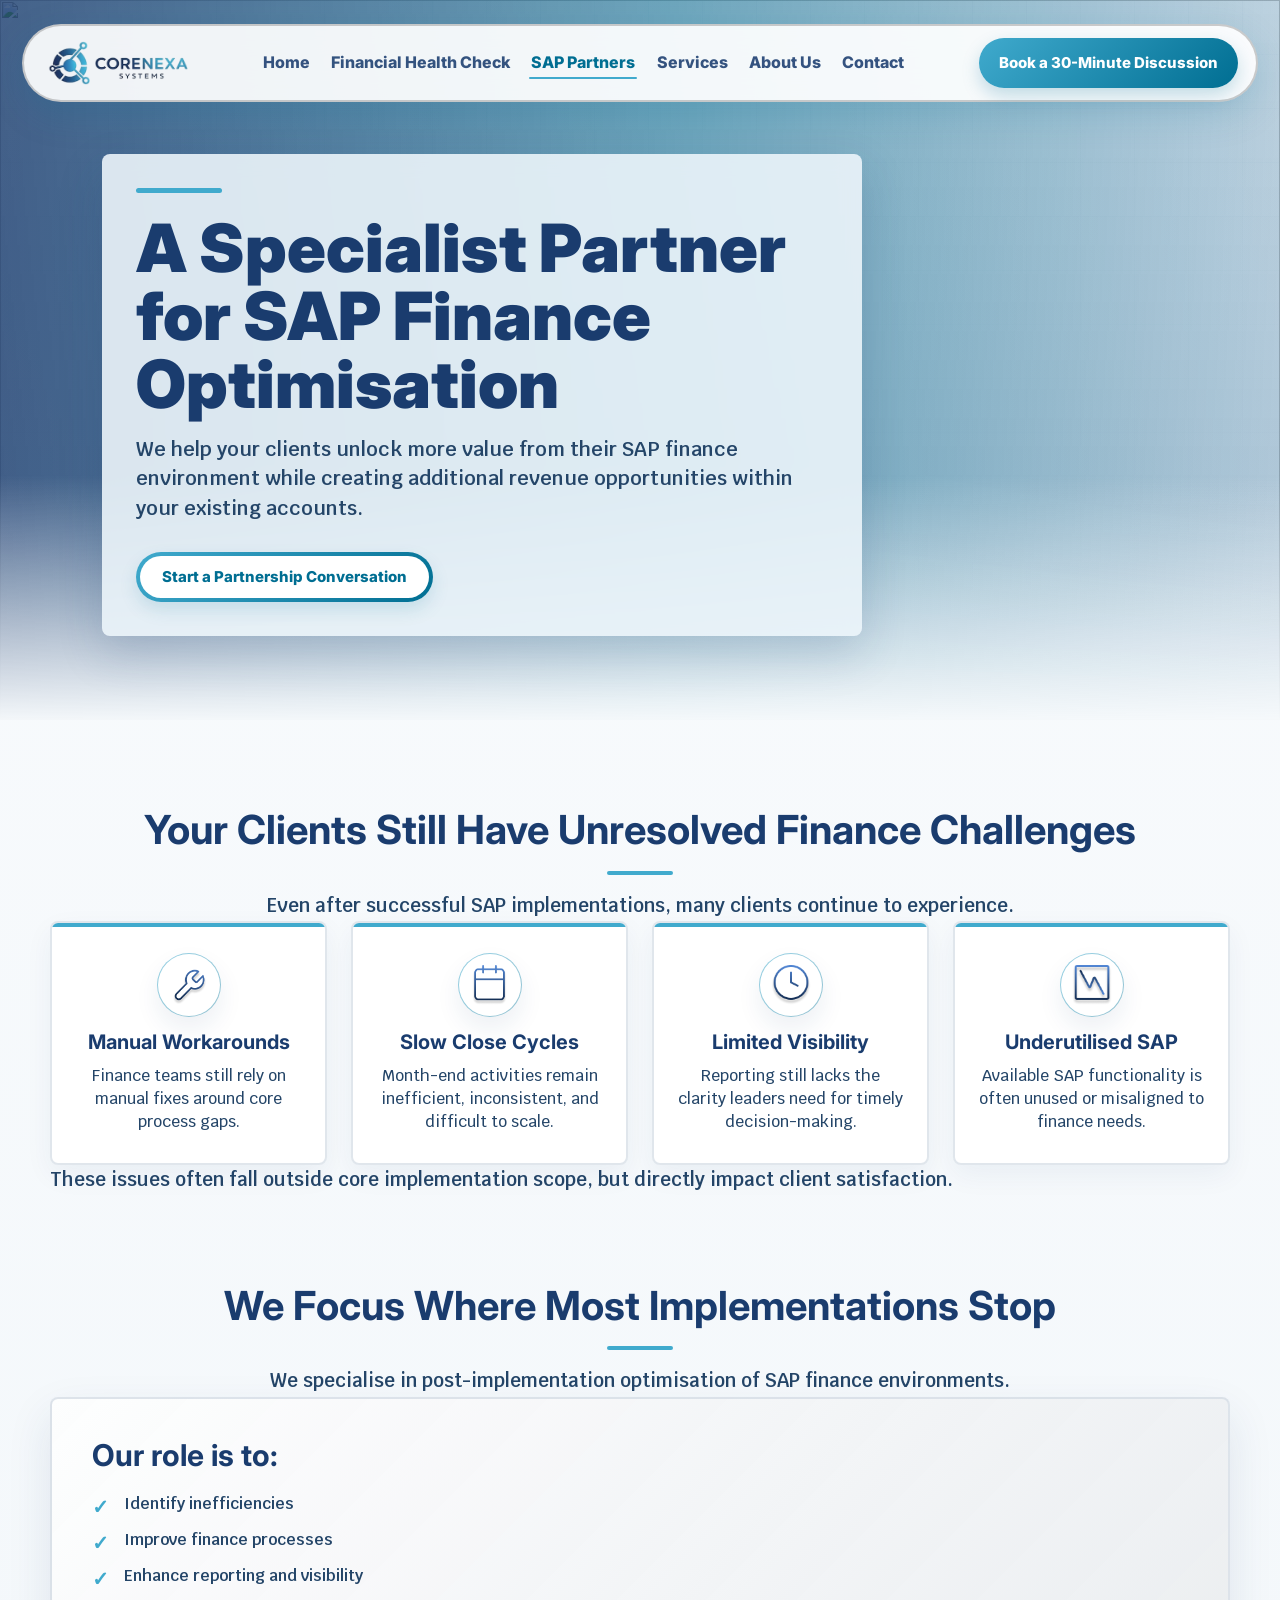
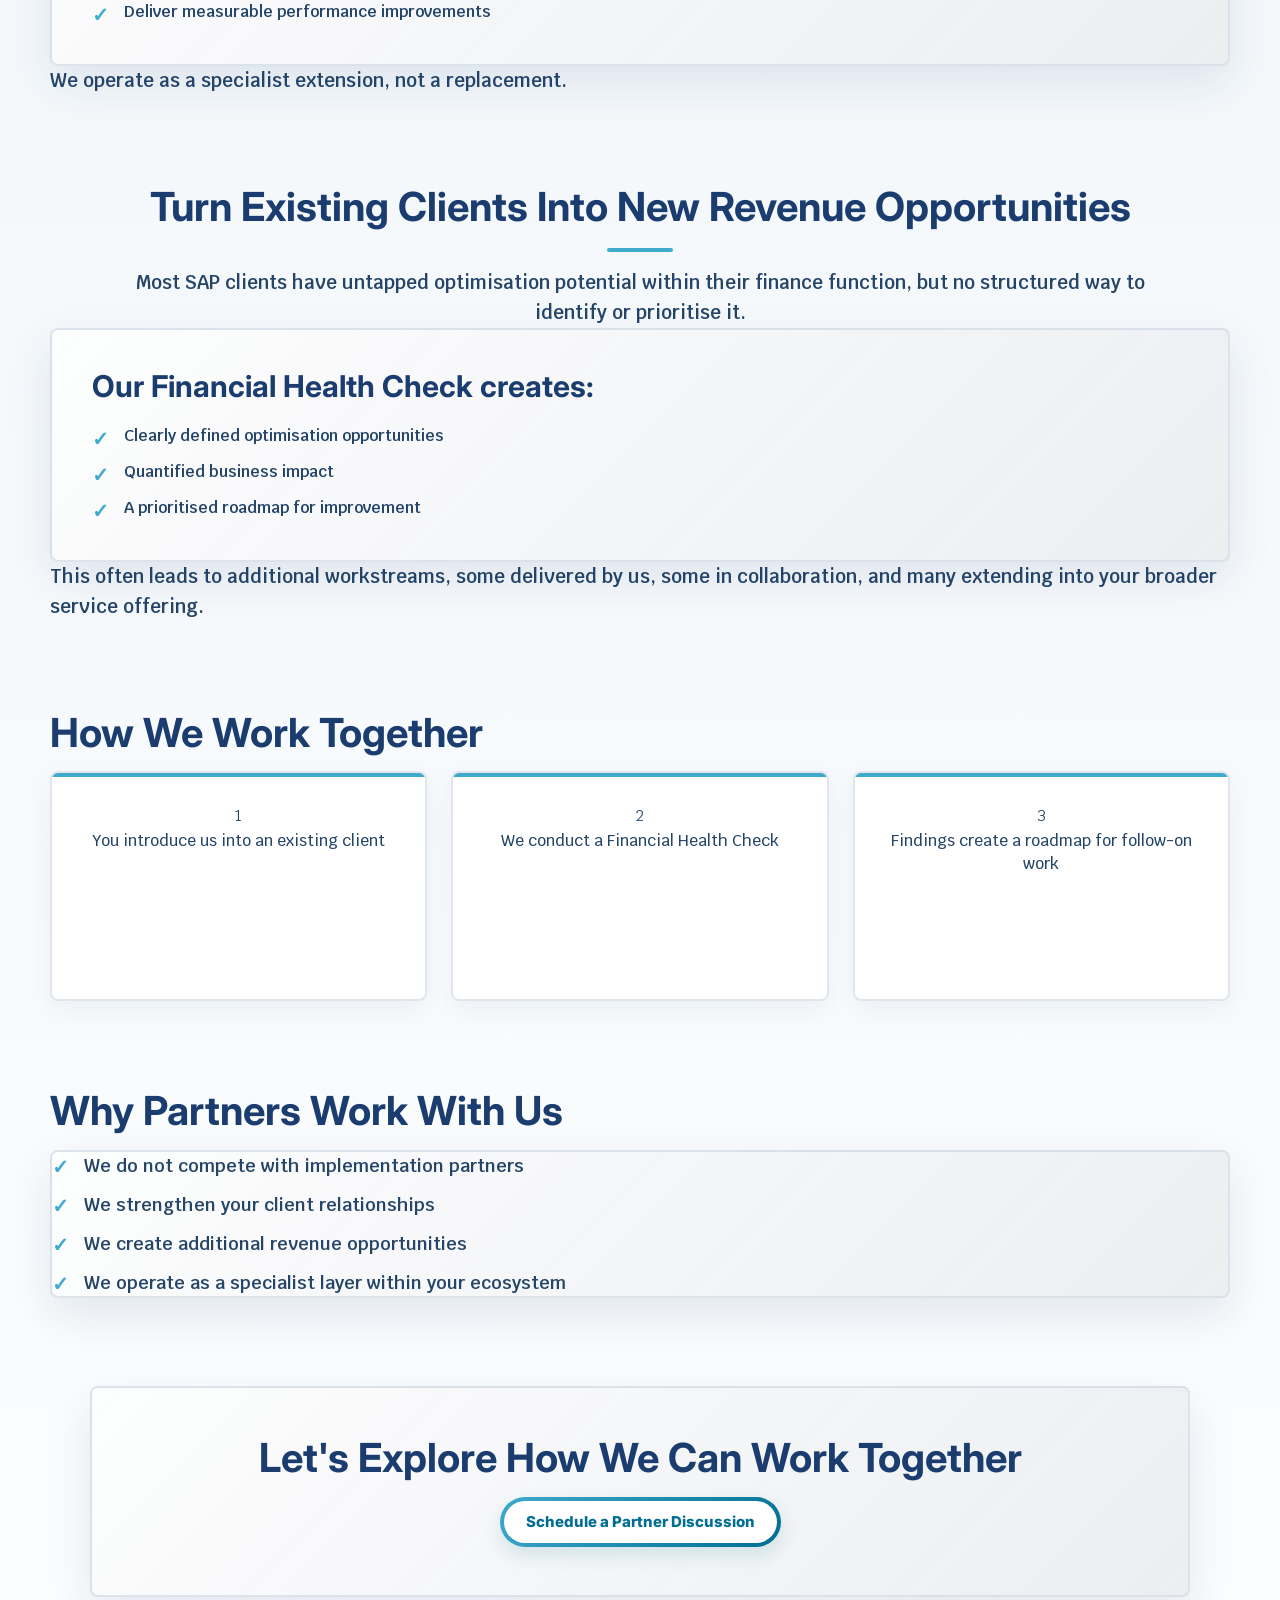
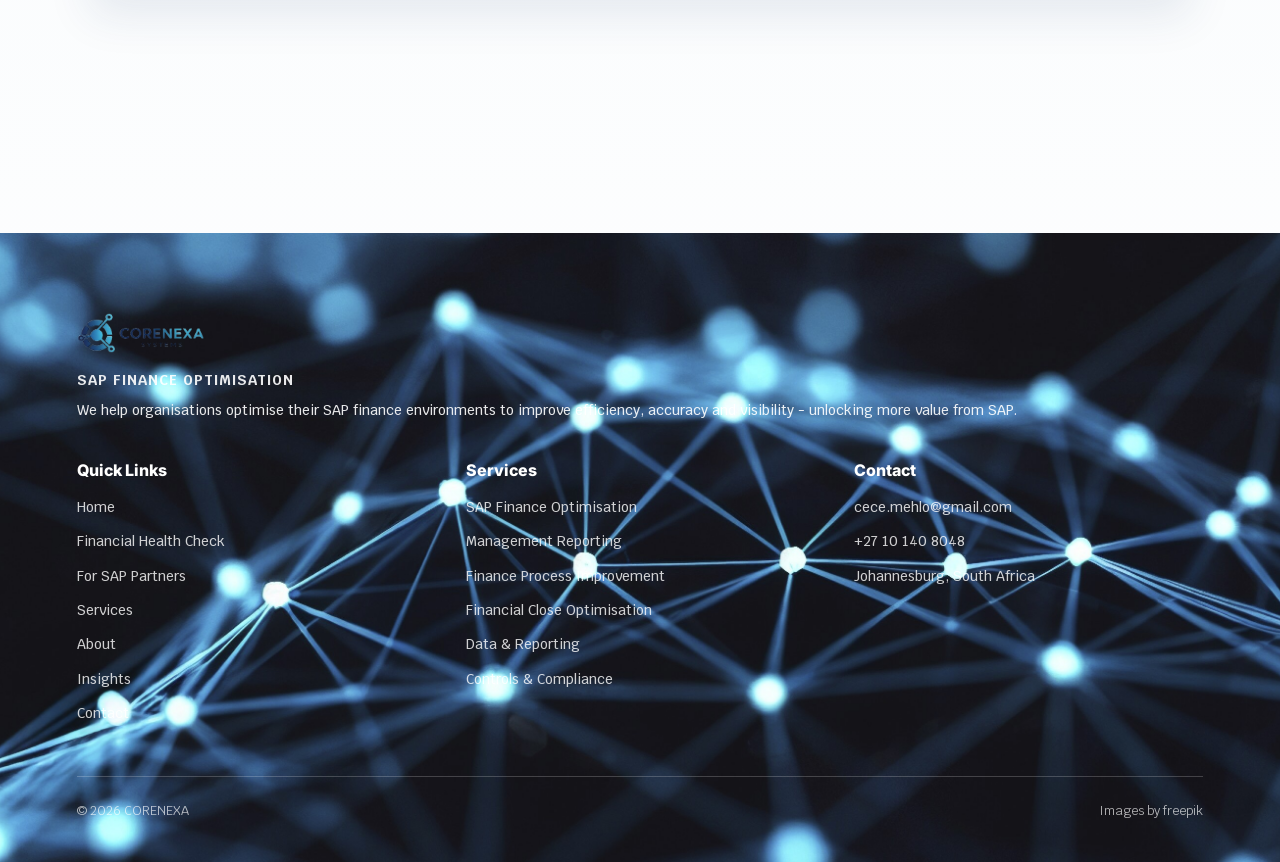
==== commit ca243b00: "Update website styling and layout per requirements: gradient titles, nav styling, button borders, re" ====
--- a/sap partners.html
+++ b/sap partners.html
@@ -150,11 +150,6 @@
       </ul>
     </section>
 
-    <section class="sap-trust-section sap-partner-section">
-      <h2>A Model Built Around Collaboration</h2>
-      <p>Our objective is not to replace implementation partners. We help identify and structure finance optimisation opportunities that strengthen client relationships and expand engagement value across the ecosystem.</p>
-    </section>
-
     <section class="cta sap-final-cta">
       <h2>Let's Explore How We Can Work Together</h2>
       <a href="contact.html" class="button">Schedule a Partner Discussion</a>
--- a/styles.css
+++ b/styles.css
@@ -144,7 +144,7 @@
   justify-content: space-between;
   gap: 18px;
   padding: 12px 18px 12px 24px;
-  border: 1px solid rgba(255, 255, 255, 0.82);
+  border: 2px solid rgba(128, 128, 128, 0.4);
   border-radius: 999px;
   background: rgba(255, 255, 255, 0.92);
   box-shadow: 0 12px 36px rgba(0, 110, 146, 0.17);
@@ -247,7 +247,7 @@
 .button,
 .landing-button {
   padding: 12px 22px;
-  border: 2px solid transparent;
+  border: 4px solid transparent;
   background-image: linear-gradient(#ffffff, #ffffff), var(--button-gradient);
   background-origin: padding-box, border-box;
   background-clip: padding-box, border-box;
@@ -570,7 +570,7 @@
   -webkit-background-clip: text;
   background-clip: text;
   color: transparent;
-  font-size: clamp(40px, 5vw, 66px);
+  font-size: 40px;
   line-height: 1.04;
 }
 
@@ -599,6 +599,9 @@
   background: rgba(255, 255, 255, 0.92);
   box-shadow: var(--shadow-card);
   backdrop-filter: blur(12px);
+  margin-top: -60px;
+  position: relative;
+  z-index: 10;
 }
 
 .dashboard-img {
@@ -650,7 +653,15 @@
 .contact-page .contact-hero h1 {
   margin-bottom: 16px;
   color: var(--ink);
-  font-size: clamp(32px, 4vw, 40px);
+  font-size: 40px;
+}
+
+.home-page .landing-content h1 {
+  background: var(--gradient-blue);
+  -webkit-background-clip: text;
+  background-clip: text;
+  color: transparent;
+  font-size: 40px;
 }
 
 .hero h1::after,
@@ -687,6 +698,7 @@
 .about-bottom-cta p {
   color: var(--text-main);
   font-size: 19px;
+  font-weight: 600;
 }
 
 .hero p,
@@ -900,6 +912,7 @@
   margin-bottom: 30px;
   color: var(--text-main);
   font-size: 19px;
+  font-weight: 600;
 }
 
 .diagnostic-card {
@@ -922,6 +935,7 @@
   margin-bottom: 18px;
   color: var(--text-main);
   font-size: 20px;
+  font-weight: 600;
 }
 
 .diagnostic-card a,
@@ -981,6 +995,7 @@
   color: var(--text-main);
   font-size: 16px;
   line-height: 1.35;
+  font-weight: 600;
 }
 
 .check-list,
@@ -1001,9 +1016,11 @@
 .services-check-list li,
 .about-check-list li {
   position: relative;
-  padding-left: 36px;
+  padding-left: 32px;
   color: var(--text-main);
-  font-size: 18px;
+  font-size: 16px;
+  font-weight: 600;
+  line-height: 1.5;
 }
 
 .check-list li::before,
@@ -1012,1149 +1029,330 @@
 .sap-check-list li::before,
 .services-check-list li::before,
 .about-check-list li::before {
-  content: "\2713";
+  content: "✓";
   position: absolute;
   left: 0;
-  top: 2px;
-  width: 23px;
-  height: 23px;
-  display: inline-flex;
+  color: var(--accent-blue);
+  font-weight: 900;
+  font-size: 20px;
+}
+
+.sap-fit-panel h3,
+.sap-commercial-panel h3 {
+  margin-bottom: 20px;
+  font-size: 30px;
+  text-align: left;
+  color: var(--ink);
+}
+
+.sap-fit-panel,
+.sap-commercial-panel {
+  padding: 40px;
+  text-align: left;
+}
+
+.sap-reasons-list {
+  display: grid;
+  gap: 12px;
+}
+
+.sap-reasons-list li {
+  font-size: 18px;
+}
+
+.about-audience-list {
+  display: grid;
+  gap: 12px;
+  max-width: 400px;
+  margin-inline: auto;
+}
+
+.about-audience-list li {
+  font-size: 18px;
+}
+
+.services-audience-card {
+  padding: 30px;
+  text-align: center;
+}
+
+/* Specific section and layout adjustments */
+.investment-section {
+  display: grid;
+  grid-template-columns: 1fr 1fr;
+  gap: 40px;
   align-items: center;
-  justify-content: center;
-  border-radius: 50%;
-  background: var(--accent-blue);
-  color: var(--white);
-  font-size: 14px;
+  padding: 44px;
+}
+
+.expertise-copy {
+  padding-right: 20px;
+}
+
+.investment-card-grid {
+  display: grid;
+  gap: 16px;
+  margin: 30px 0;
+}
+
+.investment-card {
+  display: flex;
+  justify-content: space-between;
+  align-items: center;
+  padding: 20px 24px;
+  border: 2px solid rgba(214, 222, 230, 0.6);
+  border-radius: var(--card-radius);
+  background: rgba(255, 255, 255, 0.8);
+}
+
+.investment-card strong {
+  color: var(--ink);
+  font-size: 16px;
   font-weight: 800;
-  line-height: 1;
-}
-
-/* Financial Health Check */
-.financial-page .financial-container {
-  padding-top: 40px;
-}
-
-.financial-page .expectations > p:first-of-type {
-  max-width: 930px;
-  margin: 0 auto 18px;
+}
+
+.investment-card span {
+  color: var(--accent-blue);
+  font-family: "Inter", Arial, sans-serif;
+  font-size: 18px;
+  font-weight: 700;
+}
+
+.investment-note {
   color: var(--text-main);
-  font-family: "Krub", Arial, sans-serif;
-  font-size: 19px;
-  font-weight: 500;
-}
-
-.financial-page .expectations > p:last-of-type {
-  max-width: 930px;
-  margin: 0 auto 28px;
-  font-size: 19px;
+  font-size: 16px;
+  font-weight: 600;
+}
+
+.investment-panel-image {
+  width: 100%;
+  height: auto;
+  border-radius: var(--panel-radius);
+}
+
+.financial-trust-section {
+  display: none;
 }
 
 .financial-supporting-visual {
   display: flex;
-  align-items: stretch;
   justify-content: center;
-  gap: 24px;
-  margin-top: 20px;
-}
-
-.pie-chart-img,
-.progress-score-img,
-.investment-panel-image {
-  filter: drop-shadow(0 18px 28px rgba(26, 60, 110, 0.12));
-}
-
-.pie-chart-img {
-  width: min(54%, 600px);
-}
-
-.progress-score-img {
-  width: min(36%, 300px);
+  gap: 30px;
   margin-top: 40px;
 }
 
-.financial-page .diagnostic-card {
-  display: block;
-}
-
-.financial-page .metric strong {
-  font-size: clamp(21px, 2.2vw, 28px);
+.financial-supporting-visual img {
+  max-width: 240px;
+  height: auto;
 }
 
 .financial-check-grid {
   display: grid;
-  grid-template-columns: repeat(2, minmax(0, 1fr));
-  gap: 24px;
+  grid-template-columns: repeat(2, 1fr);
+  gap: 40px;
   max-width: 900px;
-  margin: 34px auto 24px;
-  padding: 36px;
-  border: 2px solid rgba(214, 222, 230, 0.8);
-  border-radius: var(--panel-radius);
-  background: rgba(255, 255, 255, 0.92);
-  box-shadow: var(--shadow-soft);
+  margin-inline: auto;
+  margin-top: 30px;
   text-align: left;
 }
 
-.financial-section-note {
-  max-width: 840px;
-  margin: 0 auto;
-  color: var(--text-main);
-  font-size: 19px;
-  font-weight: 700;
-  text-align: center;
-}
-
-.financial-section > .hero {
-  margin-bottom: 34px;
-}
-
-.outcomes-list {
-  grid-template-columns: repeat(2, minmax(0, 1fr));
-  max-width: 760px;
-  margin: 0 auto;
-}
-
-.outcomes-list li {
-  min-height: 78px;
-  padding: 18px 20px 18px 56px;
-  border: 2px solid var(--bg-panel-strong);
-  border-radius: var(--card-radius);
-  background: var(--white);
-  box-shadow: var(--shadow-soft);
-  text-align: left;
-}
-
-.outcomes-list li::before {
-  left: 20px;
-  top: 22px;
-}
-
-.outcome-metrics {
+.location-section {
+  padding: 80px 6% 40px;
+  background: linear-gradient(135deg, rgba(64, 170, 205, 0.08), transparent);
+}
+
+.location-card {
   display: grid;
-  grid-template-columns: repeat(4, minmax(0, 1fr));
-  gap: 18px;
-  margin-top: 30px;
-}
-
-.outcome-metrics div {
-  min-height: 150px;
-  padding: 24px 18px;
-  border: 2px solid var(--bg-panel-strong);
-  border-radius: var(--card-radius);
-  background: var(--white);
-  box-shadow: var(--shadow-soft);
-}
-
-.outcome-metrics strong,
-.outcome-metrics span {
-  display: block;
-}
-
-.outcome-metrics strong {
-  margin-bottom: 10px;
-  color: var(--accent-blue);
-  font-family: "Inter", Arial, sans-serif;
-  font-size: clamp(22px, 2.4vw, 30px);
-  line-height: 1.12;
-}
-
-.outcome-metrics span {
+  grid-template-columns: 1fr 1fr;
+  gap: 40px;
+  align-items: center;
+  padding: 44px;
+  margin-top: -80px;
+  position: relative;
+  z-index: 5;
+}
+
+.location-info {
+  padding-right: 20px;
+}
+
+.location-info h2 {
+  margin-bottom: 20px;
+  font-size: 40px;
+  color: var(--ink);
+}
+
+.location-info p {
+  margin-bottom: 24px;
   color: var(--text-main);
   font-size: 16px;
-  font-weight: 700;
-  line-height: 1.4;
-}
-
-.financial-audience-section {
-  text-align: center;
-}
-
-.investment-section {
-  display: grid;
-  grid-template-columns: minmax(0, 1fr) minmax(320px, 0.95fr);
-  gap: 32px;
-  align-items: center;
-  padding: 44px;
-}
-
-.investment-section h2 {
-  margin-bottom: 16px;
-  font-size: clamp(32px, 4vw, 40px);
-}
-
-.investment-section h3 {
-  margin-bottom: 18px;
-  color: var(--primary-blue);
-  font-size: 28px;
-}
-
-.investment-section p {
-  margin-bottom: 20px;
-  color: var(--text-main);
-  font-size: 18px;
-}
-
-.investment-card-grid {
-  display: grid;
-  gap: 14px;
-  margin: 24px 0;
-}
-
-.investment-card {
-  display: grid;
-  gap: 6px;
-  padding: 20px;
-  border: 2px solid rgba(214, 222, 230, 0.76);
+  font-weight: 600;
+  line-height: 1.6;
+}
+
+.map-wrapper {
+  width: 100%;
+  height: 400px;
   border-radius: var(--card-radius);
-  background: var(--white);
-  box-shadow: 0 10px 26px rgba(26, 60, 110, 0.055);
-}
-
-.investment-card strong {
-  color: var(--ink);
-  font-family: "Inter", Arial, sans-serif;
-  font-size: 19px;
-}
-
-.investment-card span {
-  color: var(--deep-blue);
-  font-size: 20px;
-  font-weight: 800;
-}
-
-.investment-note {
-  color: var(--ink) !important;
-  font-family: "Inter", Arial, sans-serif;
-  font-weight: 800;
-}
-
-.investment-list li {
-  font-size: 19px;
-}
-
-.investment-panel-image {
-  width: min(100%, 560px);
-  justify-self: center;
-}
-
-.financial-page .financial-bottom-cta {
-  margin-bottom: 0;
-}
-
-.financial-trust-section {
-  max-width: 960px;
-  margin-inline: auto;
-  padding: 42px;
-  border: 2px solid rgba(214, 222, 230, 0.8);
-  border-radius: var(--panel-radius);
-  background: var(--white);
-  box-shadow: var(--shadow-soft);
-  text-align: center;
-}
-
-.financial-trust-section h2 {
-  margin-bottom: 16px;
-  font-size: clamp(30px, 4vw, 40px);
-}
-
-.financial-trust-section p,
-.financial-bottom-cta p {
-  max-width: 820px;
-  margin: 0 auto 18px;
-  color: var(--text-main);
-  font-size: 19px;
-}
-
-/* SAP Partners */
-.sap-partner-section {
-  text-align: center;
-}
-
-.sap-section-copy,
-.sap-commercial-copy {
-  margin-bottom: 34px;
-}
-
-.sap-challenge-card {
-  min-height: 250px;
-}
-
-.sap-fit-panel,
-.sap-commercial-panel,
-.sap-reasons-list,
-.about-audience-list,
-.services-audience-card {
-  max-width: 900px;
-  margin-inline: auto;
-  padding: 36px;
-  text-align: left;
-}
-
-.sap-fit-panel h3,
-.sap-commercial-panel h3,
-.services-audience-card h3 {
-  margin-bottom: 22px;
-  color: var(--primary-blue);
-  font-size: 26px;
-  text-align: center;
-}
-
-.sap-value-list,
-.sap-reasons-list,
-.about-audience-list,
-.services-audience-list {
-  grid-template-columns: repeat(2, minmax(0, 1fr));
-}
-
-.sap-operate-note,
-.sap-section-note {
-  max-width: 900px;
-  margin: 28px auto 0;
-}
-
-.sap-model-step span,
-.services-flow-step span,
-.about-step-card span {
-  width: 44px;
-  height: 44px;
-  display: inline-flex;
-  align-items: center;
-  justify-content: center;
-  margin-bottom: 14px;
-  border-radius: 50%;
-  background: var(--button-gradient);
-  color: var(--white);
-  font-family: "Inter", Arial, sans-serif;
-  font-weight: 800;
-}
-
-.sap-trust-section {
-  max-width: 960px;
-  margin-inline: auto;
-  padding: 38px;
-  border: 0;
-  border-radius: var(--panel-radius);
-  background: var(--ink);
-  box-shadow: var(--shadow-card);
-}
-
-.sap-trust-section h2 {
-  margin-bottom: 16px;
-  color: var(--white);
-  font-size: clamp(30px, 4vw, 40px);
-}
-
-.sap-trust-section p {
-  color: rgba(255, 255, 255, 0.92);
-}
-
-/* Services */
-.services-section-copy,
-.services-partner-copy {
-  margin-bottom: 34px;
-}
-
-.service-card {
-  min-height: 270px;
-}
-
-.services-detail-section {
-  display: grid;
-  gap: 30px;
-}
-
-.service-detail-block {
-  display: grid;
-  grid-template-columns: minmax(0, 0.9fr) minmax(320px, 1.1fr);
-  gap: 24px;
-  align-items: start;
-  padding: 32px;
-  border: 2px solid var(--bg-panel-strong);
-  border-radius: var(--panel-radius);
-  background: rgba(255, 255, 255, 0.92);
-  box-shadow: 0 12px 30px rgba(26, 60, 110, 0.055);
-}
-
-.service-detail-block h3 {
-  grid-column: 1 / -1;
-  color: var(--ink);
-  font-size: 30px;
-}
-
-.service-detail-card {
-  padding: 28px;
+  overflow: hidden;
   border: 2px solid rgba(214, 222, 230, 0.6);
-  border-radius: var(--card-radius);
-  background: rgba(255, 255, 255, 0.92);
-}
-
-.service-detail-card h4 {
-  margin-bottom: 16px;
-  color: var(--primary-blue);
-  font-family: "Inter", Arial, sans-serif;
-  font-size: 20px;
-}
-
-.services-audience-card {
-  background:
-    linear-gradient(135deg, rgba(255, 255, 255, 0.92), rgba(236, 238, 240, 0.86)),
-    var(--bg-panel);
-}
-
-.services-partner-section {
-  display: grid;
-  grid-template-columns: minmax(0, 1.1fr) minmax(320px, 0.9fr);
-  gap: 30px;
-  align-items: stretch;
-}
-
-.services-partner-copy,
-.services-ready-card {
-  margin: 0;
-  padding: 40px;
-  text-align: left;
-}
-
-.services-ready-card a {
-  display: inline-flex;
-  margin-top: 18px;
-}
-
-/* About */
-.about-section-copy {
-  margin-bottom: 32px;
-}
-
-.about-intro-section,
-.about-value-section,
-.about-collaboration-section {
-  padding: 44px;
-}
-
-.about-leadership-section {
-  text-align: center;
-}
-
-.about-leadership-grid {
-  display: grid;
-  grid-template-columns: repeat(2, minmax(0, 1fr));
-  gap: 24px;
-}
-
-.about-leadership-card {
-  position: relative;
-  padding: 34px;
-  border: 2px solid rgba(214, 222, 230, 0.76);
-  border-radius: var(--card-radius);
-  background: var(--white);
-  box-shadow: var(--shadow-soft);
-  text-align: left;
-  overflow: hidden;
-}
-
-.about-leadership-card::before {
-  content: "";
-  position: absolute;
-  inset: 0 0 auto;
-  height: 4px;
-  background: var(--accent-blue);
-}
-
-.profile-label {
-  display: inline-flex;
-  margin-bottom: 18px;
-  color: var(--deep-blue);
-  font-family: "Inter", Arial, sans-serif;
-  font-size: 14px;
-  font-weight: 900;
-  text-transform: uppercase;
-}
-
-.about-leadership-card h3 {
-  margin-bottom: 8px;
-  font-size: 28px;
-}
-
-.profile-role {
-  margin-bottom: 20px;
-  color: var(--ink);
-  font-family: "Inter", Arial, sans-serif;
-  font-weight: 800;
-}
-
-.about-leadership-card p {
-  margin-bottom: 16px;
-  font-size: 17px;
-}
-
-.about-leadership-card p:last-child {
-  margin-bottom: 0;
-}
-
-.about-feature-card,
-.about-step-card,
-.about-expertise-card {
-  min-height: 230px;
-}
-
-.about-ownership-note {
-  display: inline-flex;
-  align-items: center;
-  justify-content: center;
-  gap: 10px;
-  margin-top: 20px;
-  color: var(--deep-blue);
-  font-family: "Inter", Arial, sans-serif;
-  font-size: 21px;
-  font-weight: 800;
-}
-
-.about-ownership-note img {
-  width: 24px;
-  height: 24px;
-}
-
-.about-bottom-cta p {
-  max-width: 820px;
-  margin: 0 auto 34px;
-}
-
-/* Contact */
-.contact-main {
-  background:
-    linear-gradient(180deg, rgba(236, 238, 240, 0.86), rgba(247, 250, 252, 0.98)),
-    url("img/abstract-technology-network (1).jpg") center top / cover no-repeat;
-}
-
-.contact-hero {
-  padding: 180px 20px 70px;
-  overflow: hidden;
-  text-align: center;
-}
-
-.contact-hero-content {
-  width: min(100%, 960px);
-  margin: 0 auto;
-}
-
-.contact-page .contact-hero h1 {
-  font-size: clamp(40px, 6vw, 64px);
-}
-
-.contact-page .contact-hero p {
-  max-width: 760px;
-  margin: 0 auto;
-  color: var(--text-main);
-  font-size: 26px;
-}
-
-.contact-section {
-  padding-bottom: var(--section-space);
-}
-
-.contact-grid {
-  display: grid;
-  grid-template-columns: minmax(320px, 0.95fr) minmax(0, 1.25fr);
-  gap: 34px;
-  align-items: start;
-  margin-top: -46px;
-  padding-top: 0;
-}
-
-.contact-info,
-.contact-form-container {
-  border: 2px solid rgba(214, 222, 230, 0.8);
-  border-radius: var(--panel-radius);
-  background: rgba(255, 255, 255, 0.95);
-  box-shadow: var(--shadow-soft);
-  backdrop-filter: blur(12px);
-}
-
-.contact-info {
-  padding: 34px;
-}
-
-.contact-methods {
-  display: grid;
-  grid-template-columns: repeat(2, minmax(0, 1fr));
-  gap: 16px;
-  margin-bottom: 16px;
-}
-
-.contact-info .info-item {
-  padding: 20px;
-  border: 2px solid rgba(214, 222, 230, 0.6);
-  border-radius: var(--card-radius);
-  background: var(--white);
-  box-shadow: 0 8px 22px rgba(26, 60, 110, 0.045);
-}
-
-.contact-info .info-item + .info-item {
-  margin-top: 16px;
-}
-
-.contact-methods .info-item + .info-item {
-  margin-top: 0;
-}
-
-.contact-info h3 {
-  margin-bottom: 8px;
-  color: var(--primary-blue);
-  font-size: 22px;
-}
-
-.contact-info p {
-  color: var(--text-main);
-  font-size: 17px;
-  line-height: 1.45;
-}
-
-.contact-info a {
-  color: var(--deep-blue);
-  font-weight: 800;
-}
-
-.contact-form-container {
-  padding: 38px;
-}
-
-.form-group {
-  margin-bottom: 22px;
-}
-
-.form-group label {
-  display: block;
-  margin-bottom: 8px;
-  color: var(--ink);
-  font-family: "Inter", Arial, sans-serif;
-  font-weight: 800;
-}
-
-.form-group input,
-.form-group select,
-.form-group textarea {
-  width: 100%;
-  min-height: 54px;
-  padding: 15px 18px;
-  border: 2px solid rgba(214, 222, 230, 0.8);
-  border-radius: var(--card-radius);
-  background: #ffffff;
-  color: var(--text-main);
-  font-size: 16px;
-  transition: border-color 0.25s ease, box-shadow 0.25s ease;
-}
-
-.form-group textarea {
-  min-height: 150px;
-  resize: vertical;
-}
-
-.form-group input:focus,
-.form-group select:focus,
-.form-group textarea:focus {
-  outline: none;
-  border-color: var(--accent-blue);
-  box-shadow: 0 0 0 4px rgba(64, 170, 205, 0.12);
-}
-
-.form-group input.has-value,
-.form-group select.has-value,
-.form-group textarea.has-value {
-  border-color: rgba(64, 170, 205, 0.55);
-}
-
-.contact-form .button {
-  width: 100%;
-}
-
-/* Location and footer */
-.location-section {
-  padding: var(--section-space) 6%;
-  background: linear-gradient(180deg, #ffffff, #f4f8fa);
-}
-
-.location-card {
-  display: grid;
-  grid-template-columns: minmax(280px, 0.9fr) minmax(0, 1.1fr);
-  gap: 40px;
-  align-items: center;
-  max-width: 1180px;
-  margin: 0 auto;
-  padding: clamp(28px, 4vw, 54px);
-}
-
-.location-info h2 {
-  margin-bottom: 18px;
-}
-
-.location-info p {
-  margin-bottom: 30px;
-  color: var(--text-main);
-  font-size: 21px;
-  line-height: 1.65;
-}
-
-.location-info .button {
-  min-height: auto;
-  padding: 0;
-  border: 0;
-  border-radius: 0;
-  background: none;
-  background-image: none;
-  color: var(--accent-blue);
-  box-shadow: none;
-}
-
-.location-info .button:hover {
-  background: none;
-  background-image: none;
-  color: var(--deep-blue);
-  box-shadow: none;
-  transform: none;
-}
-
-.map-wrapper {
-  min-height: 420px;
-  overflow: hidden;
-  border: 2px solid var(--bg-panel-strong);
-  border-radius: var(--card-radius);
-  box-shadow: var(--shadow-soft);
 }
 
 .map-wrapper iframe {
   width: 100%;
   height: 100%;
-  min-height: 420px;
-  border: 0;
-}
-
+  border: none;
+}
+
+/* Responsive design */
+@media (max-width: 1024px) {
+  .diagnostic {
+    grid-template-columns: 1fr;
+  }
+
+  .investment-section {
+    grid-template-columns: 1fr;
+  }
+
+  .location-card {
+    grid-template-columns: 1fr;
+    margin-top: 0;
+  }
+
+  .financial-check-grid {
+    grid-template-columns: 1fr;
+  }
+}
+
+@media (max-width: 768px) {
+  .navbar {
+    gap: 12px;
+    padding: 10px 14px;
+  }
+
+  .nav-links {
+    display: none;
+  }
+
+  .nav-toggle {
+    display: flex;
+  }
+
+  .cards,
+  .sap-challenge-grid,
+  .about-feature-grid,
+  .metrics {
+    grid-template-columns: repeat(2, minmax(0, 1fr));
+  }
+
+  .about-steps-grid,
+  .sap-model-grid,
+  .services-flow-grid {
+    grid-template-columns: repeat(2, minmax(0, 1fr));
+  }
+
+  .map-wrapper {
+    height: 300px;
+  }
+}
+
+@media (max-width: 480px) {
+  .cards,
+  .sap-challenge-grid,
+  .about-feature-grid,
+  .metrics {
+    grid-template-columns: 1fr;
+  }
+
+  .about-steps-grid,
+  .sap-model-grid,
+  .services-flow-grid {
+    grid-template-columns: 1fr;
+  }
+}
+
+/* Footer styles */
 .site-footer {
   position: relative;
-  display: flex;
-  justify-content: center;
-  padding: var(--section-space) 20px;
+  margin-top: 60px;
+  padding: 80px 6% 40px;
+  background: linear-gradient(135deg, rgba(26, 60, 110, 0.96), rgba(0, 110, 146, 0.88));
+  color: var(--white);
   overflow: hidden;
-  isolation: isolate;
-}
-
-.site-footer::before {
-  content: "";
-  position: absolute;
-  inset: 0;
-  z-index: -1;
-  background: linear-gradient(90deg, rgba(26, 60, 110, 0.74), rgba(0, 110, 146, 0.62));
+  z-index: 1;
 }
 
 .footer-inner {
+  max-width: 1200px;
+  margin-inline: auto;
   position: relative;
-  z-index: 0;
-  width: min(100%, 1180px);
-  padding: 36px 40px;
-  border: 2px solid rgba(214, 222, 230, 0.7);
-  border-radius: var(--panel-radius);
-  background: rgba(255, 255, 255, 0.92);
-  box-shadow: 0 10px 30px rgba(0, 0, 0, 0.16);
-  backdrop-filter: blur(12px);
+  z-index: 2;
+}
+
+.footer-brand-block {
+  margin-bottom: 40px;
 }
 
 .footer-logo {
-  width: 140px;
-  height: auto;
+  width: auto;
+  max-width: 150px;
+  height: 40px;
+  object-fit: contain;
   margin-bottom: 16px;
 }
 
-.footer-brand-block {
-  max-width: 620px;
-  margin-bottom: 34px;
+.footer-tagline {
+  margin-bottom: 12px;
+  color: var(--accent-blue);
+  font-weight: 700;
+  font-size: 14px;
+  letter-spacing: 1px;
 }
 
 .footer-brand-block p {
-  margin: 0;
-}
-
-.footer-tagline {
-  margin-bottom: 10px !important;
-  color: var(--deep-blue) !important;
-  font-family: "Inter", Arial, sans-serif;
-  font-size: 16px !important;
-  font-weight: 900 !important;
+  color: rgba(255, 255, 255, 0.9);
+  font-size: 14px;
+  line-height: 1.6;
+  margin-bottom: 8px;
 }
 
 .about-footer-grid {
   display: grid;
-  grid-template-columns: 1fr 1.15fr 1fr;
-  gap: 34px;
-  align-items: start;
-  margin-bottom: 34px;
+  grid-template-columns: repeat(3, 1fr);
+  gap: 40px;
+  margin-bottom: 40px;
 }
 
 .about-footer-grid h3 {
+  color: var(--white);
+  font-size: 16px;
+  font-weight: 800;
+  margin-bottom: 16px;
+}
+
+.about-footer-grid ul {
+  list-style: none;
+}
+
+.about-footer-grid li {
   margin-bottom: 12px;
-  color: var(--primary-blue);
-  font-size: 17px;
-  text-transform: uppercase;
-}
-
-.about-footer-grid ul {
-  display: grid;
-  gap: 8px;
-  list-style: none;
-}
-
-.about-footer-grid li,
+  color: rgba(255, 255, 255, 0.8);
+  font-size: 14px;
+}
+
 .about-footer-grid a {
-  color: var(--text-main);
-  font-size: 15px;
-  font-weight: 700;
+  color: rgba(255, 255, 255, 0.8);
 }
 
 .about-footer-grid a:hover {
-  color: var(--deep-blue);
+  color: var(--accent-blue);
 }
 
 .footer-bottom {
   display: flex;
   justify-content: space-between;
-  gap: 18px;
-  padding-top: 20px;
-  border-top: 2px solid var(--bg-panel-strong);
-  color: var(--text-main);
+  padding-top: 24px;
+  border-top: 1px solid rgba(255, 255, 255, 0.2);
+  color: rgba(255, 255, 255, 0.7);
   font-size: 13px;
-  font-weight: 700;
-}
-
-/* Responsive rules */
-@media (max-width: 1240px) {
-  .navbar {
-    max-width: 1120px;
-  }
-
-  .brand-logo {
-    max-width: 150px;
-  }
-
-  .nav-links a {
-    font-size: 15px;
-  }
-
-  .nav-cta {
-    padding-inline: 16px;
-    font-size: 14px;
-  }
-
-  .services-grid,
-  .about-expertise-grid {
-    grid-template-columns: repeat(3, minmax(0, 1fr));
-  }
-
-  .sap-challenge-grid,
-  .about-feature-grid {
-    grid-template-columns: repeat(2, minmax(0, 1fr));
-  }
-}
-
-@media (max-width: 980px) {
-  .container {
-    width: min(100% - 32px, 760px);
-    padding: 70px 0;
-  }
-
-  .site-header {
-    padding-inline: 14px;
-  }
-
-  .navbar {
-    min-height: 66px;
-    gap: 12px;
-    padding: 12px 16px;
-  }
-
-  .nav-toggle {
-    display: inline-flex;
-    order: 3;
-  }
-
-  .nav-links {
-    position: absolute;
-    top: calc(100% + 12px);
-    left: 12px;
-    right: 12px;
-    display: grid;
-    gap: 6px;
-    padding: 14px;
-    border: 2px solid rgba(64, 170, 205, 0.3);
-    border-radius: 22px;
-    background: rgba(255, 255, 255, 0.98);
-    box-shadow: 0 16px 34px rgba(0, 110, 146, 0.18);
-    opacity: 0;
-    pointer-events: none;
-    transform: translateY(-10px);
-    transition: opacity 0.25s ease, transform 0.25s ease;
-  }
-
-  .nav-open .nav-links {
-    opacity: 1;
-    pointer-events: auto;
-    transform: translateY(0);
-  }
-
-  .nav-links a {
-    padding: 10px 12px;
-    border-radius: 14px;
-    font-size: 16px;
-  }
-
-  .nav-links a::after {
-    display: none;
-  }
-
-  .nav-links a:hover,
-  .nav-links a[aria-current="page"] {
-    background: rgba(64, 170, 205, 0.11);
-  }
-
-  .landing,
-  .sap-partner-hero,
-  .services-hero,
-  .about-hero {
-    min-height: 680px;
-    justify-content: center;
-    padding: 130px 20px 70px;
-  }
-
-  .landing-content,
-  .sap-partner-hero-copy,
-  .services-hero-copy,
-  .about-hero-copy {
-    padding: 28px;
-  }
-
-  .cards,
-  .metrics,
-  .outcomes-list,
-  .outcome-metrics,
-  .sap-model-grid,
-  .services-flow-grid,
-  .about-steps-grid,
-  .contact-methods {
-    grid-template-columns: repeat(2, minmax(0, 1fr));
-  }
-
-  .diagnostic,
-  .investment-section,
-  .service-detail-block,
-  .services-partner-section,
-  .contact-grid,
-  .location-card {
-    grid-template-columns: 1fr;
-  }
-
-  .partner {
-    display: grid;
-  }
-
-  .services-grid,
-  .about-feature-grid,
-  .about-expertise-grid {
-    grid-template-columns: repeat(2, minmax(0, 1fr));
-  }
-
-  .contact-grid {
-    margin-top: -28px;
-  }
-
-  .about-footer-grid {
-    grid-template-columns: repeat(2, minmax(0, 1fr));
-  }
-}
-
-@media (max-width: 680px) {
-  :root {
-    --section-space: 64px;
-    --grid-gap: 18px;
-  }
-
-  .container {
-    width: min(100% - 28px, 560px);
-  }
-
-  .site-header {
-    top: 14px;
-  }
-
-  .navbar {
-    padding: 10px 12px 10px 16px;
-  }
-
-  .brand-logo {
-    max-width: 138px;
-    height: 38px;
-  }
-
-  .nav-cta {
-    display: none;
-  }
-
-  .landing,
-  .financial-page .financial-landing,
-  .sap-partner-hero,
-  .services-hero,
-  .about-hero {
-    width: 100%;
-    max-width: 100vw;
-    min-height: auto;
-    height: auto;
-    padding: 126px 16px 56px;
-  }
-
-  .landing-content,
-  .sap-partner-hero-copy,
-  .services-hero-copy,
-  .about-hero-copy,
-  .diagnostic,
-  .diagnostic-card,
-  .partner,
-  .cta,
-  .about-intro-section,
-  .about-value-section,
-  .about-collaboration-section,
-  .sap-fit-panel,
-  .sap-commercial-panel,
-  .sap-reasons-list,
-  .services-audience-card,
-  .services-partner-copy,
-  .services-ready-card,
-  .contact-info,
-  .contact-form-container,
-  .location-card,
-  .footer-inner,
-  .investment-section,
-  .service-detail-block {
-    padding: 28px 22px;
-  }
-
-  .landing-content,
-  .sap-partner-hero-copy,
-  .services-hero-copy,
-  .about-hero-copy {
-    flex: 0 1 auto;
-    width: 100%;
-    max-width: calc(100vw - 32px);
-  }
-
-  .landing-content h1,
-  .financial-page .landing-content h1,
-  .sap-partner-hero h1,
-  .services-hero h1,
-  .about-hero h1 {
-    font-size: clamp(30px, 8vw, 34px);
-    line-height: 1.08;
-  }
-
-  .landing-content p,
-  .sap-partner-hero p,
-  .services-hero p,
-  .about-hero p,
-  .financial-page .landing-content p,
-  .hero p,
-  .expertise p,
-  .diagnostic-copy p,
-  .partner p,
-  .services-section-copy p,
-  .services-partner-copy p,
-  .services-ready-card p,
-  .about-section-copy p,
-  .contact-page .contact-hero p,
-  .location-info p {
-    font-size: 18px;
-  }
-
-  .cards,
-  .metrics,
-  .outcomes-list,
-  .outcome-metrics,
-  .financial-check-grid,
-  .sap-challenge-grid,
-  .sap-model-grid,
-  .sap-value-list,
-  .sap-reasons-list,
-  .services-grid,
-  .services-flow-grid,
-  .services-audience-list,
-  .about-feature-grid,
-  .about-steps-grid,
-  .about-expertise-grid,
-  .about-leadership-grid,
-  .about-audience-list,
-  .about-footer-grid,
-  .contact-methods {
-    grid-template-columns: 1fr;
-  }
-
-  .card,
-  .sap-challenge-card,
-  .service-card,
-  .about-feature-card,
-  .about-step-card,
-  .about-expertise-card,
-  .services-flow-step,
-  .sap-model-step,
-  .metric,
-  .outcome-metrics div {
-    min-height: auto;
-    padding: 26px 20px;
-  }
-
-  .financial-check-grid,
-  .financial-trust-section,
-  .about-leadership-card {
-    padding: 28px 22px;
-  }
-
-  .landing-actions {
-    align-items: stretch;
-    flex-direction: column;
-  }
-
-  .financial-supporting-visual {
-    flex-direction: column;
-  }
-
-  .pie-chart-img,
-  .progress-score-img {
-    width: min(100%, 360px);
-    margin-inline: auto;
-  }
-
-  .contact-hero {
-    padding: 140px 16px 40px;
-  }
-
-  .contact-grid {
-    margin-top: 0;
-  }
-
-  .map-wrapper,
-  .map-wrapper iframe {
-    min-height: 320px;
-  }
-
-  .footer-bottom {
-    flex-direction: column;
-  }
-
-  .site-toast {
-    right: 16px;
-    bottom: 16px;
-  }
-}
-
-@media (prefers-reduced-motion: reduce) {
-  *,
-  *::before,
-  *::after {
-    animation-duration: 0.01ms !important;
-    animation-iteration-count: 1 !important;
-    scroll-behavior: auto !important;
-    transition-duration: 0.01ms !important;
-  }
-}
+}
